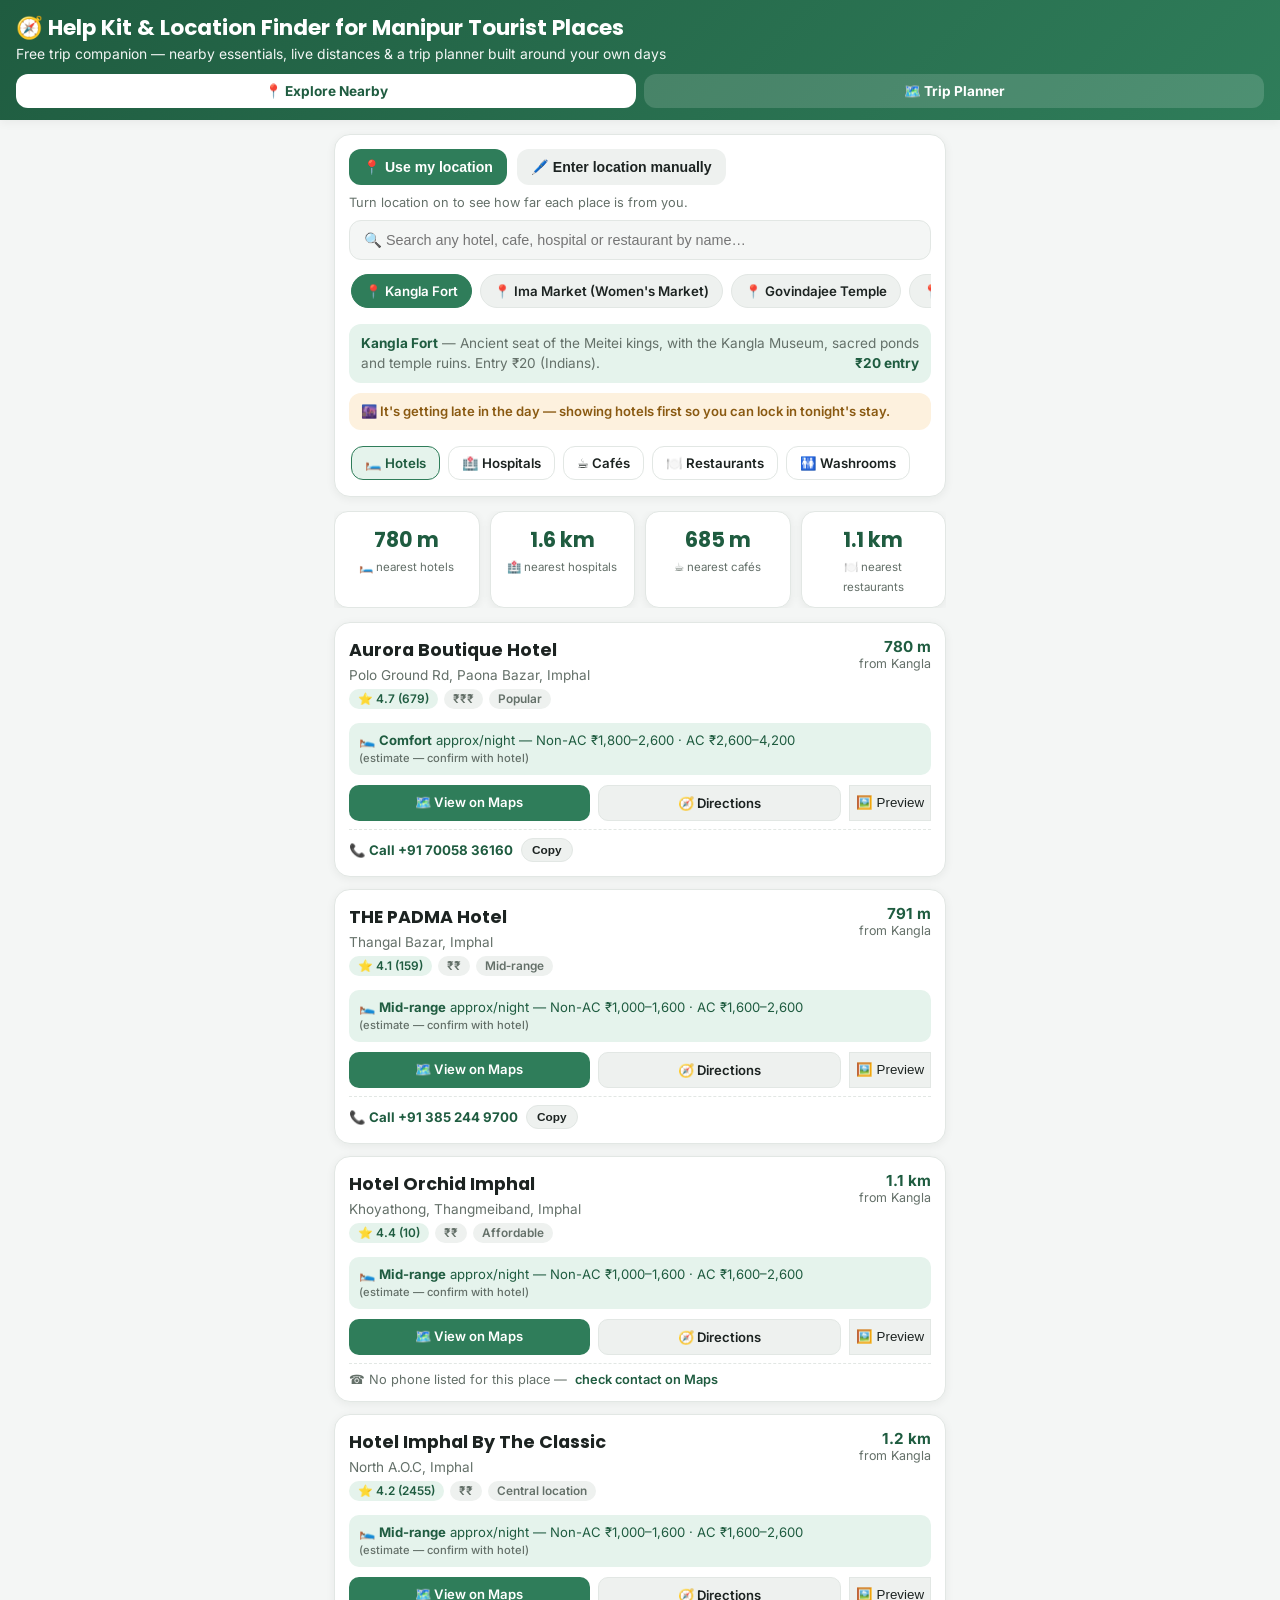
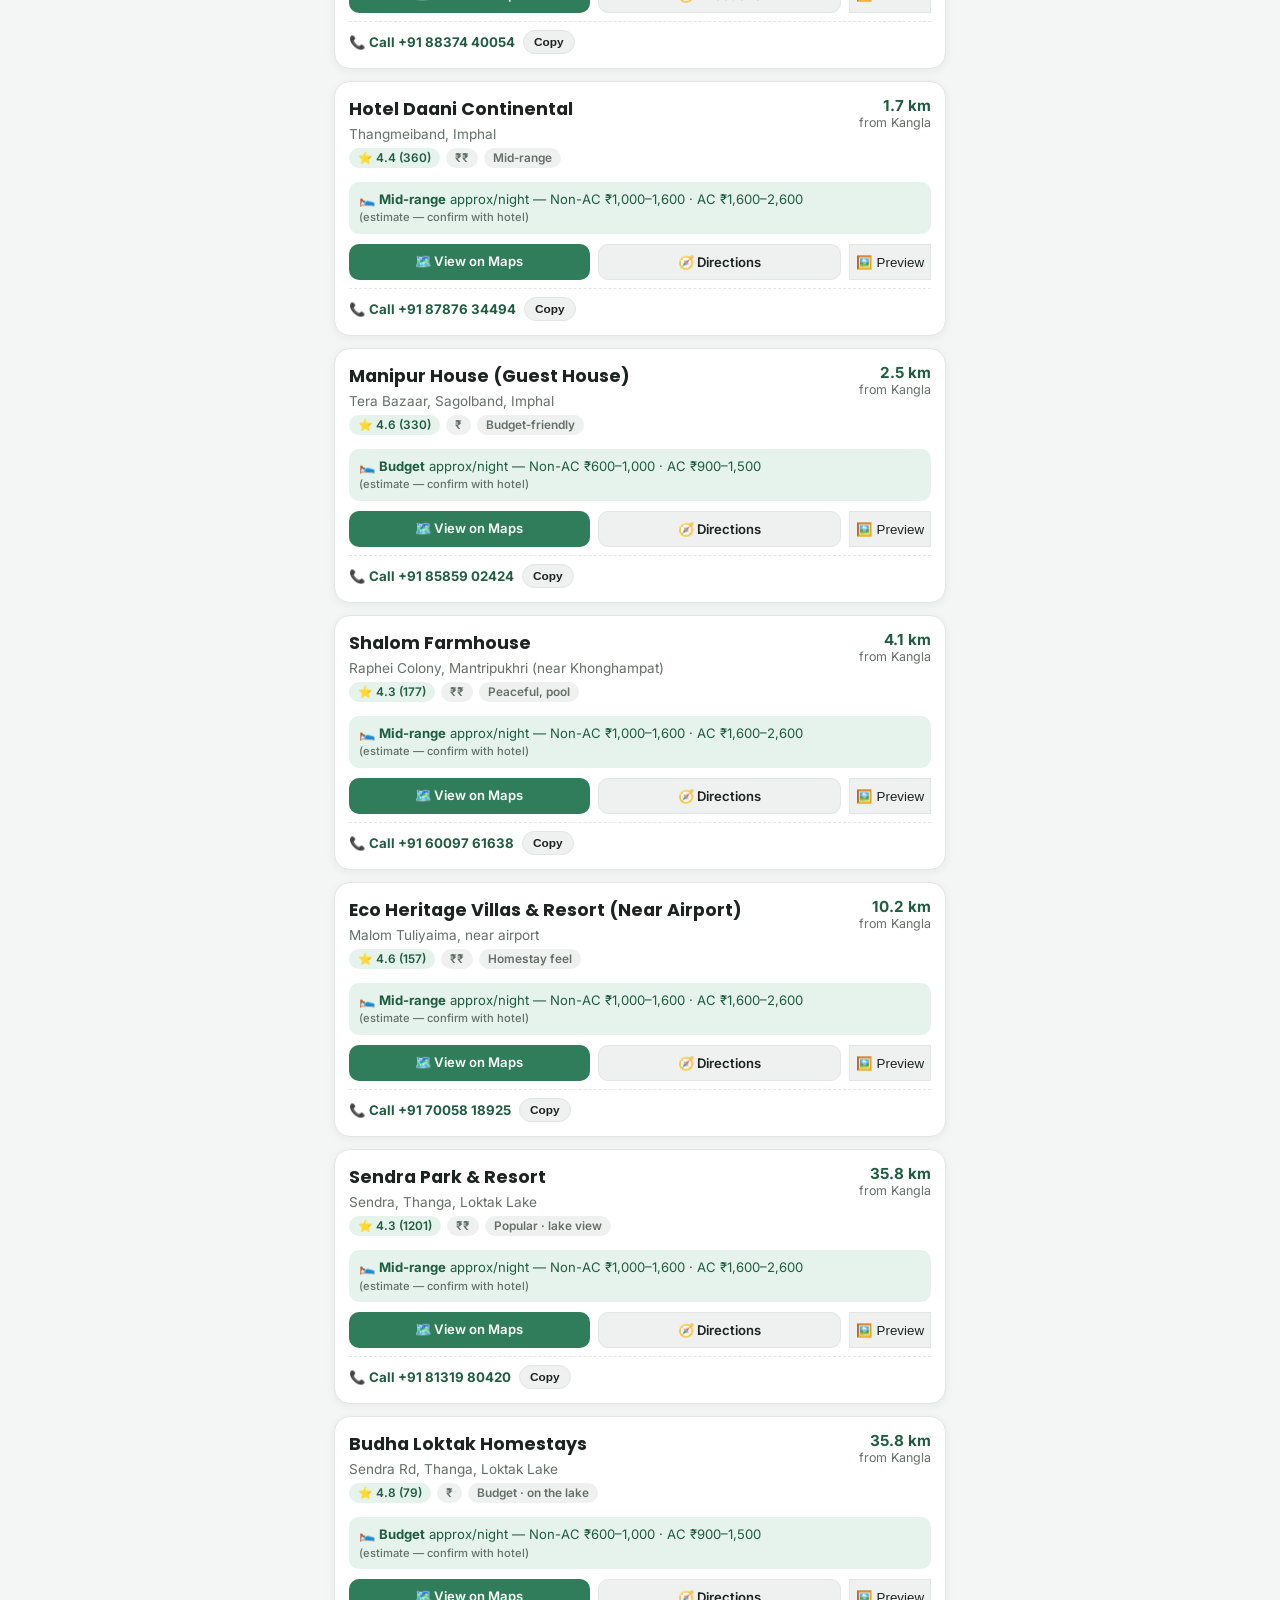
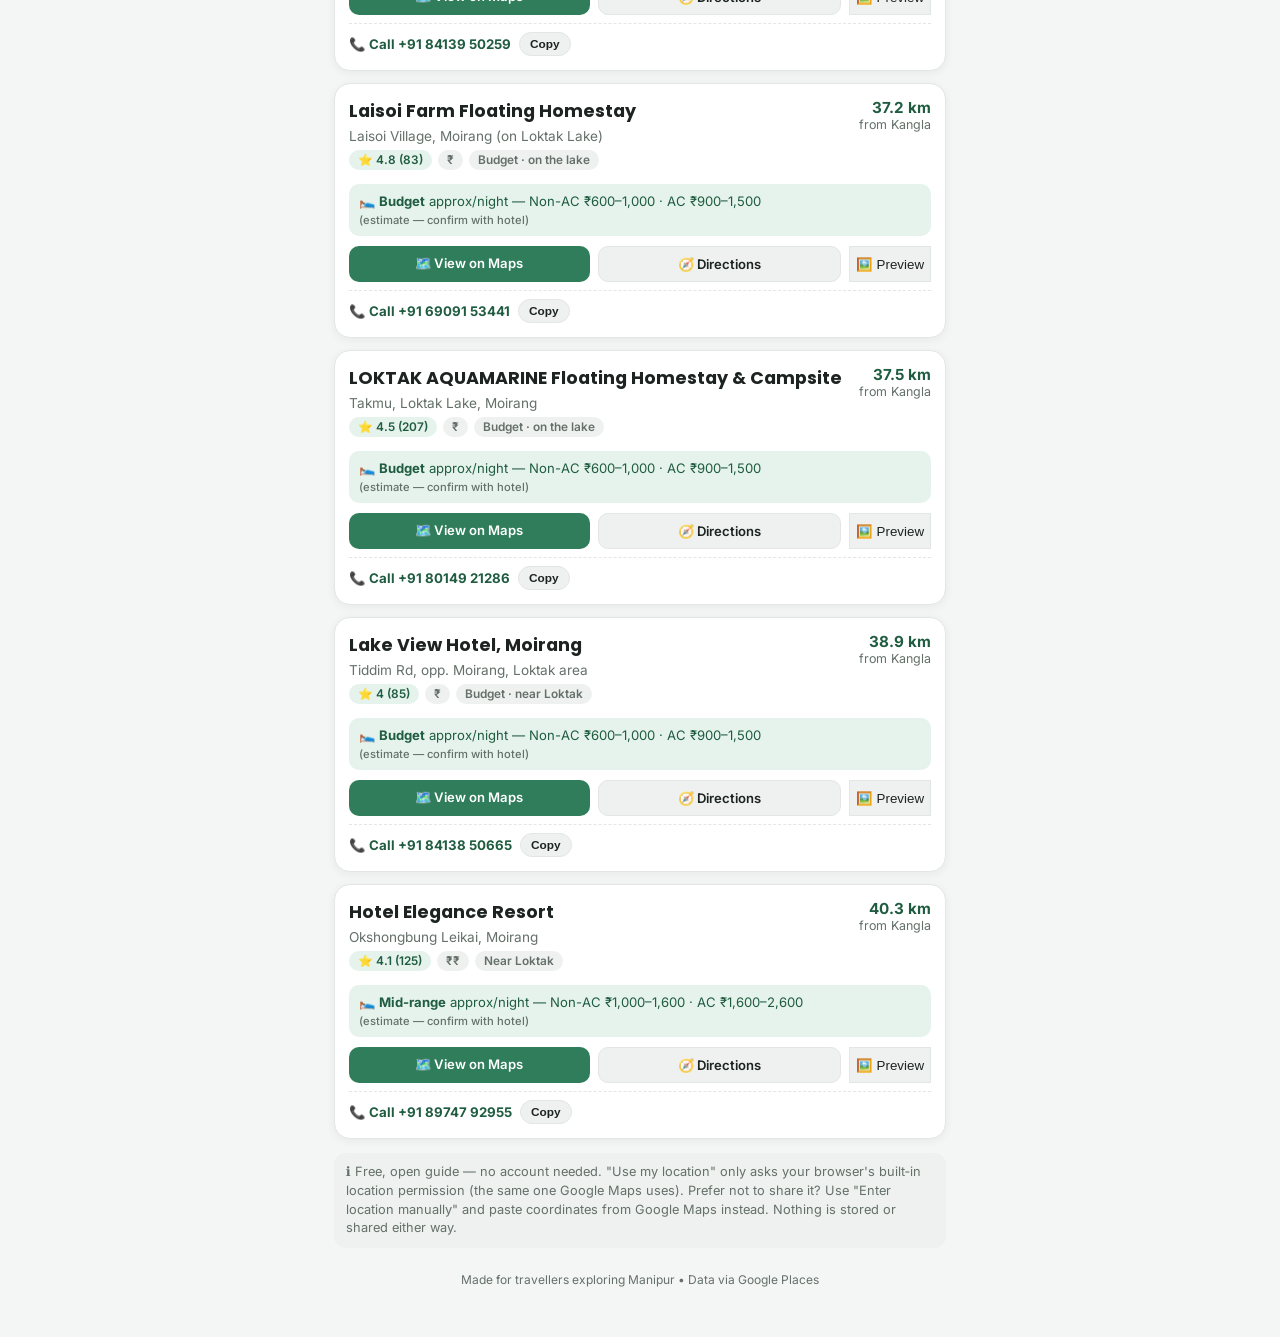
==== index.html @ bb2f1db7 "pushing the code" ====
<!DOCTYPE html>
<html lang="en">
<head>
<meta charset="UTF-8">
<meta name="viewport" content="width=device-width, initial-scale=1, viewport-fit=cover">
<title>Help Kit and Location Finder for Manipur Tourist Places</title>
<link href="https://fonts.googleapis.com/css2?family=Poppins:wght@500;600;700&family=Inter:wght@400;500;600&display=swap" rel="stylesheet">
<link rel="stylesheet" href="css/style.css">
</head>
<body>
<header>
  <h1>🧭 Help Kit &amp; Location Finder for Manipur Tourist Places</h1>
  <p>Free trip companion — nearby essentials, live distances &amp; a trip planner built around your own days</p>
  <div class="tabs">
    <div class="tab active" id="tabExploreBtn">📍 Explore Nearby</div>
    <div class="tab" id="tabPlanBtn">🗺️ Trip Planner</div>
  </div>
</header>

<div class="wrap">

<!-- ===================== EXPLORE TAB ===================== -->
<div id="tabExplore">

  <div class="panel">
    <div class="loc-row">
      <button class="btn btn-primary" id="locBtn">📍 Use my location</button>
      <button class="btn btn-ghost" id="customLocBtn">🖊️ Enter location manually</button>
      <span id="locStatus">Turn location on to see how far each place is from you.</span>
    </div>

    <div class="custom-loc" id="customLocPanel">
      <div class="coord-row">
        <input type="number" step="any" id="latInput" placeholder="Latitude e.g. 24.8075">
        <input type="number" step="any" id="lngInput" placeholder="Longitude e.g. 93.9428">
        <button class="btn btn-primary" id="applyCoordBtn">Set</button>
      </div>
      <div class="coord-help">
        Don't know the coordinates? Open
        <a href="https://www.google.com/maps" target="_blank" rel="noopener">Google Maps</a>,
        press and hold (or right-click) on any spot to drop a pin — the lat, lng numbers pop up at the bottom.
        Copy them here and tap Set. This replaces "Use my location" with any place you choose.
      </div>
    </div>

    <div class="search-row">
      <input type="text" id="searchInput" placeholder="🔍 Search any hotel, cafe, hospital or restaurant by name…">
    </div>

    <div class="spots" id="spotRow"></div>
    <div class="spot-desc" id="spotDesc"></div>
    <div class="evening-note" id="eveningNote">🌆 It's getting late in the day — showing hotels first so you can lock in tonight's stay.</div>
    <div class="cats" id="catRow"></div>
  </div>

  <div class="stats" id="statsRow"></div>

  <div class="list" id="list"></div>

  <div class="note" id="washroomNote" style="display:none">
    🚻 Verified public-washroom listings are rare on the map data source, so results here are limited.
    Tap "Search live on Google Maps" below to find the closest public toilet to your current pin in real time.
    <div style="margin-top:8px"><a class="btn btn-ghost" id="washroomSearchLink" target="_blank" rel="noopener" style="text-decoration:none; display:inline-block;">🔍 Search live on Google Maps</a></div>
  </div>

  <div class="note">
    ℹ️ Free, open guide — no account needed. "Use my location" only asks your browser's built‑in location
    permission (the same one Google Maps uses). Prefer not to share it? Use "Enter location manually" and paste
    coordinates from Google Maps instead. Nothing is stored or shared either way.
  </div>
</div>

<!-- ===================== TRIP PLANNER TAB ===================== -->
<div id="tabPlan" style="display:none;">
  <div class="panel" id="customizePanel">
    <b style="font-family:'Poppins',sans-serif;">🛠️ Build your own Manipur trip</b>
    <p style="font-size:0.85rem; color:var(--muted); margin:6px 0 10px; line-height:1.5;">
      Choose how many days you actually have and which places you want to see — the route below
      reorders itself by distance and rebuilds instantly. Leave it as-is to see a ready-made example plan instead.
    </p>
    <div class="coord-row" style="margin-top:0;">
      <input type="number" id="dayCountInput" min="1" max="10" value="5" style="max-width:90px;">
      <span style="font-size:0.85rem; color:var(--muted); align-self:center;">day(s) trip</span>
    </div>
    <div class="spot-check-grid" id="spotCheckGrid"></div>
    <div class="coord-row">
      <button class="btn btn-primary" id="generatePlanBtn" style="flex:1;">✨ Generate my plan</button>
      <button class="btn btn-ghost" id="resetPlanBtn" style="flex:1;">↺ Reset to example plan</button>
    </div>
  </div>

  <div id="planList"></div>
  <div class="note">
    🌙 Sunset in Manipur is roughly 5:00–5:45 PM most of the year. Plan to be at your last stop of the day
    by 4:30 PM latest, and lock in a room before dusk — many rural roads (Loktak, Andro, Sekta) are unlit at night.
  </div>
</div>

<footer>Made for travellers exploring Manipur • Data via Google Places</footer>
</div>
<script src="js/data.js"></script>
<script src="js/app.js"></script>
</body>
</html>
---- css/style.css ----
:root{
    --bg:#f4f6f5; --card:#ffffff; --text:#1c2321; --muted:#647069;
    --border:#e2e7e4; --accent:#2f7d5a; --accent-dark:#1f5c40;
    --accent-soft:#e5f3ec; --chip:#eef1ef; --warn:#8a5a12; --warn-soft:#fdf1de;
    --shadow: 0 2px 10px rgba(20,30,25,0.06);
    padding-top: env(safe-area-inset-top, 0px);
    padding-bottom: env(safe-area-inset-bottom, 0px);
    box-sizing: border-box;
  }
  @media (prefers-color-scheme: dark){
    :root:not([data-theme="light"]){
      --bg:#121512; --card:#1a1f1b; --text:#eef2ef; --muted:#9aa79f;
      --border:#2a322c; --accent:#4fae82; --accent-dark:#78d3a6;
      --accent-soft:#193026; --chip:#232a25; --warn:#e8b25a; --warn-soft:#2c2210;
      --shadow: 0 2px 12px rgba(0,0,0,0.35);
    }
  }
  :root[data-theme="dark"]{
    --bg:#121512; --card:#1a1f1b; --text:#eef2ef; --muted:#9aa79f;
    --border:#2a322c; --accent:#4fae82; --accent-dark:#78d3a6;
    --accent-soft:#193026; --chip:#232a25; --warn:#e8b25a; --warn-soft:#2c2210;
    --shadow: 0 2px 12px rgba(0,0,0,0.35);
  }
  html{scroll-padding-top: env(safe-area-inset-top, 0px); height:100%;}
  *{box-sizing:border-box;}
  body{
    margin:0; background:var(--bg); color:var(--text);
    font-family:'Inter',system-ui,sans-serif; min-height:100%;
    -webkit-font-smoothing:antialiased;
  }
  header{
    position:sticky; top:0; z-index:20;
    padding: calc(14px + env(safe-area-inset-top,0px)) 16px 12px;
    background:linear-gradient(135deg, var(--accent-dark), var(--accent));
    color:#fff; box-shadow:var(--shadow);
  }
  header h1{
    font-family:'Poppins',sans-serif; margin:0; font-size:1.35rem; display:flex; align-items:center; gap:8px; line-height:1.25;
  }
  header p{margin:5px 0 0; font-size:0.87rem; opacity:0.94;}
  .tabs{display:flex; gap:8px; margin-top:12px;}
  .tab{
    flex:1; text-align:center; padding:9px 6px; border-radius:12px; font-weight:700; font-size:0.85rem;
    cursor:pointer; background:rgba(255,255,255,0.15); color:#fff;
  }
  .tab.active{background:#fff; color:var(--accent-dark);}
  .wrap{max-width:640px; margin:0 auto; padding:0 14px 40px;}
  .panel{
    background:var(--card); border:1px solid var(--border); border-radius:16px;
    padding:14px; margin-top:14px; box-shadow:var(--shadow);
  }
  .loc-row{display:flex; gap:10px; align-items:center; flex-wrap:wrap;}
  .btn{
    border:none; border-radius:12px; padding:10px 14px; font-weight:600; font-size:0.88rem;
    cursor:pointer; display:inline-flex; align-items:center; gap:6px; transition:transform .1s;
  }
  .btn:active{transform:scale(0.97);}
  .btn-primary{background:var(--accent); color:#fff;}
  .btn-ghost{background:var(--chip); color:var(--text);}
  #locStatus{font-size:0.8rem; color:var(--muted); flex-basis:100%;}
  .custom-loc{display:none; margin-top:10px; padding-top:10px; border-top:1px dashed var(--border);}
  .custom-loc.open{display:block;}
  .coord-row{display:flex; gap:8px; margin-top:8px; flex-wrap:wrap;}
  .coord-row input{
    flex:1; min-width:120px; padding:9px 10px; border-radius:10px; border:1px solid var(--border);
    background:var(--bg); color:var(--text); font-size:0.85rem;
  }
  .coord-help{font-size:0.76rem; color:var(--muted); margin-top:6px; line-height:1.4;}
  .coord-help a{color:var(--accent-dark); font-weight:600;}
  .spot-check-grid{
    display:grid; grid-template-columns:1fr 1fr; gap:6px 10px; margin-top:12px;
  }
  .spot-check{
    display:flex; align-items:center; gap:6px; font-size:0.8rem; padding:4px 0;
  }
  .spot-check input{accent-color:var(--accent); width:16px; height:16px;}
  .search-row{margin-top:10px;}
  .search-row input{
    width:100%; padding:11px 14px; border-radius:12px; border:1px solid var(--border);
    background:var(--bg); color:var(--text); font-size:0.9rem;
  }
  .spots{display:flex; gap:8px; overflow-x:auto; padding:4px 2px 6px; margin-top:10px;}
  .spot-chip{
    flex:0 0 auto; padding:8px 13px; border-radius:999px; border:1px solid var(--border);
    background:var(--chip); font-size:0.83rem; font-weight:600; cursor:pointer; white-space:nowrap;
  }
  .spot-chip.active{background:var(--accent); color:#fff; border-color:var(--accent);}
  .spot-desc{
    font-size:0.85rem; color:var(--muted); background:var(--accent-soft); border-radius:12px;
    padding:10px 12px; margin-top:10px; line-height:1.45;
  }
  .spot-desc b{color:var(--accent-dark);}
  .evening-note{
    font-size:0.82rem; color:var(--warn); background:var(--warn-soft); border-radius:12px;
    padding:9px 12px; margin-top:10px; line-height:1.4; display:none; font-weight:600;
  }
  .cats{display:flex; gap:8px; overflow-x:auto; padding:4px 2px 2px; margin-top:12px;}
  .cat-chip{
    flex:0 0 auto; padding:8px 13px; border-radius:12px; border:1px solid var(--border);
    background:var(--card); font-size:0.83rem; font-weight:600; cursor:pointer; white-space:nowrap;
    display:flex; align-items:center; gap:6px;
  }
  .cat-chip.active{background:var(--accent-soft); border-color:var(--accent); color:var(--accent-dark);}
  .stats{display:flex; gap:10px; margin-top:14px; overflow-x:auto;}
  .stat{
    flex:1; min-width:100px; background:var(--card); border:1px solid var(--border); border-radius:14px;
    padding:12px; text-align:center; box-shadow:var(--shadow);
  }
  .stat b{display:block; font-size:1.3rem; font-family:'Poppins',sans-serif; color:var(--accent-dark);}
  .stat span{font-size:0.72rem; color:var(--muted);}
  .list{margin-top:14px; display:flex; flex-direction:column; gap:12px;}
  .card{
    background:var(--card); border:1px solid var(--border); border-radius:16px; padding:14px;
    box-shadow:var(--shadow);
  }
  .card-top{display:flex; justify-content:space-between; gap:10px;}
  .card h3{margin:0 0 4px; font-size:1.1rem; font-family:'Poppins',sans-serif;}
  .card .addr{font-size:0.85rem; color:var(--muted); margin:0 0 6px;}
  .badges{display:flex; flex-wrap:wrap; gap:6px; margin:6px 0;}
  .badge{
    background:var(--chip); color:var(--muted); font-size:0.74rem; font-weight:600;
    padding:3px 9px; border-radius:999px;
  }
  .badge.rating{background:var(--accent-soft); color:var(--accent-dark);}
  .dist{text-align:right; font-size:0.78rem; color:var(--muted); flex:0 0 auto; min-width:78px;}
  .dist b{display:block; font-size:0.95rem; color:var(--accent-dark);}
  .actions{display:flex; gap:8px; margin-top:10px;}
  .actions a{
    flex:1; text-align:center; text-decoration:none; padding:9px 8px; border-radius:10px;
    font-size:0.82rem; font-weight:600;
  }
  .a-map{background:var(--accent); color:#fff;}
  .a-dir{background:var(--chip); color:var(--text); border:1px solid var(--border);}
  .contact-row{
    display:flex; align-items:center; gap:8px; margin-top:8px; padding-top:8px;
    border-top:1px dashed var(--border); font-size:0.83rem; flex-wrap:wrap;
  }
  .contact-row.muted{color:var(--muted); font-size:0.8rem;}
  .contact-row.muted a{color:var(--accent-dark); font-weight:600; text-decoration:none;}
  .a-call{color:var(--accent-dark); font-weight:700; text-decoration:none;}
  .a-copy{
    border:1px solid var(--border); background:var(--chip); color:var(--text); font-size:0.74rem;
    padding:4px 10px; border-radius:999px; cursor:pointer; font-weight:600;
  }
  .price-row{
    font-size:0.82rem; background:var(--accent-soft); color:var(--accent-dark); border-radius:10px;
    padding:8px 10px; margin-top:8px; line-height:1.4;
  }
  .price-caveat{display:block; font-size:0.7rem; color:var(--muted); font-weight:500; margin-top:2px;}
  .preview-box{
    margin-top:10px; background:var(--chip); border-radius:12px; padding:10px; text-align:center;
  }
  .preview-box svg{width:100%; max-width:280px; height:auto; border-radius:10px;}
  .preview-box p{font-size:0.76rem; color:var(--muted); margin:8px 0 0; line-height:1.4;}
  .preview-box a{color:var(--accent-dark); font-weight:600; text-decoration:none;}
  .note{
    font-size:0.8rem; color:var(--muted); background:var(--chip); padding:10px 12px;
    border-radius:12px; margin-top:14px; line-height:1.45;
  }
  footer{text-align:center; font-size:0.75rem; color:var(--muted); margin-top:24px; padding-bottom:10px;}
  .empty{text-align:center; padding:24px 10px; color:var(--muted); font-size:0.88rem;}

  /* Itinerary tab */
  .day-card{
    background:var(--card); border:1px solid var(--border); border-radius:16px; padding:16px;
    margin-top:14px; box-shadow:var(--shadow);
  }
  .day-head{display:flex; align-items:center; gap:10px; margin-bottom:10px;}
  .day-num{
    background:var(--accent); color:#fff; font-family:'Poppins',sans-serif; font-weight:700;
    width:38px; height:38px; border-radius:50%; display:flex; align-items:center; justify-content:center;
    flex:0 0 auto; font-size:1rem;
  }
  .day-head h2{margin:0; font-size:1.05rem; font-family:'Poppins',sans-serif;}
  .day-head span{display:block; font-size:0.76rem; color:var(--muted); margin-top:2px;}
  .stop{display:flex; gap:10px; padding:9px 0; border-top:1px dashed var(--border);}
  .stop:first-child{border-top:none;}
  .stop-time{
    flex:0 0 64px; font-size:0.75rem; font-weight:700; color:var(--accent-dark); padding-top:2px;
  }
  .stop-body h4{margin:0 0 3px; font-size:0.92rem;}
  .stop-body p{margin:0; font-size:0.8rem; color:var(--muted); line-height:1.4;}
  .stop-body a{font-size:0.76rem; color:var(--accent-dark); font-weight:600; text-decoration:none;}
  .night-box{
    margin-top:12px; background:var(--warn-soft); border-radius:12px; padding:12px;
  }
  .night-box .nb-head{font-size:0.83rem; font-weight:700; color:var(--warn); margin-bottom:8px; display:flex; gap:6px; align-items:center;}
  .night-item{display:flex; justify-content:space-between; gap:8px; padding:6px 0; font-size:0.83rem;}
  .night-item a{color:var(--accent-dark); font-weight:600; text-decoration:none; font-size:0.78rem;}
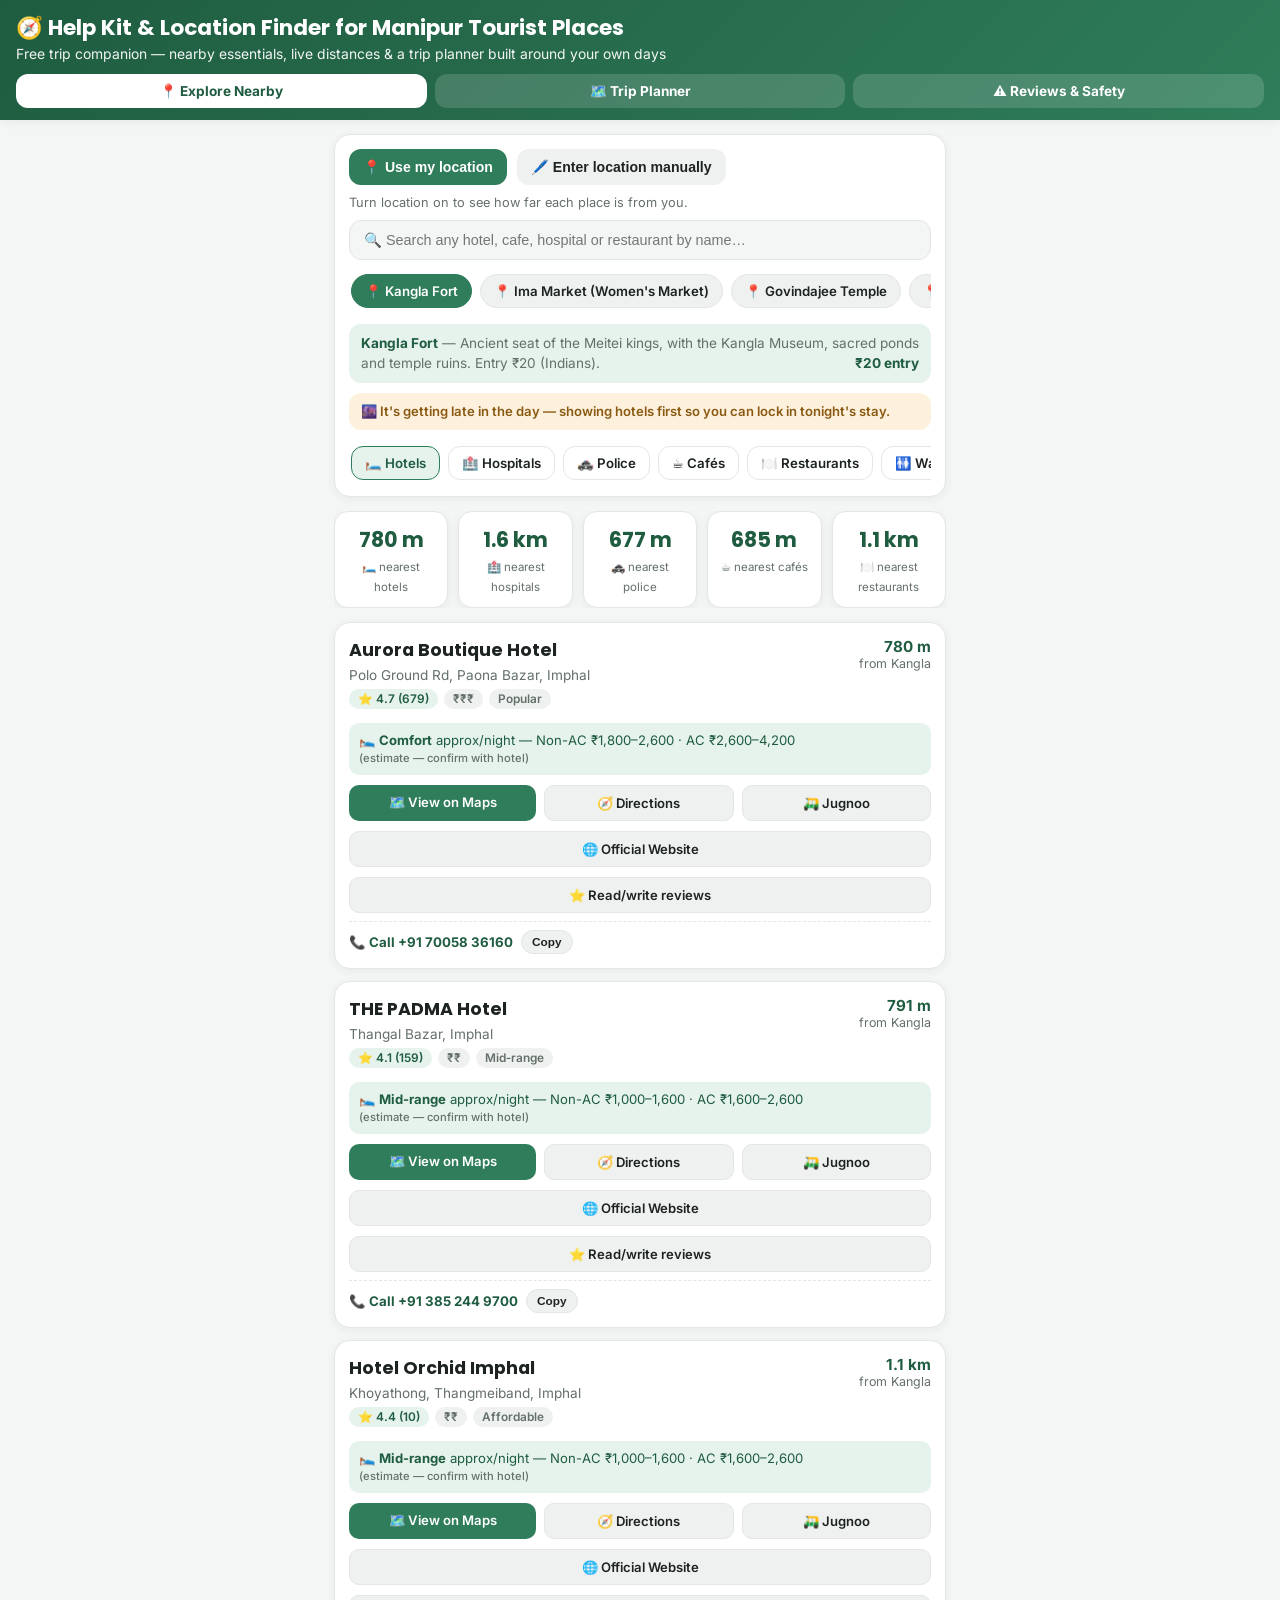
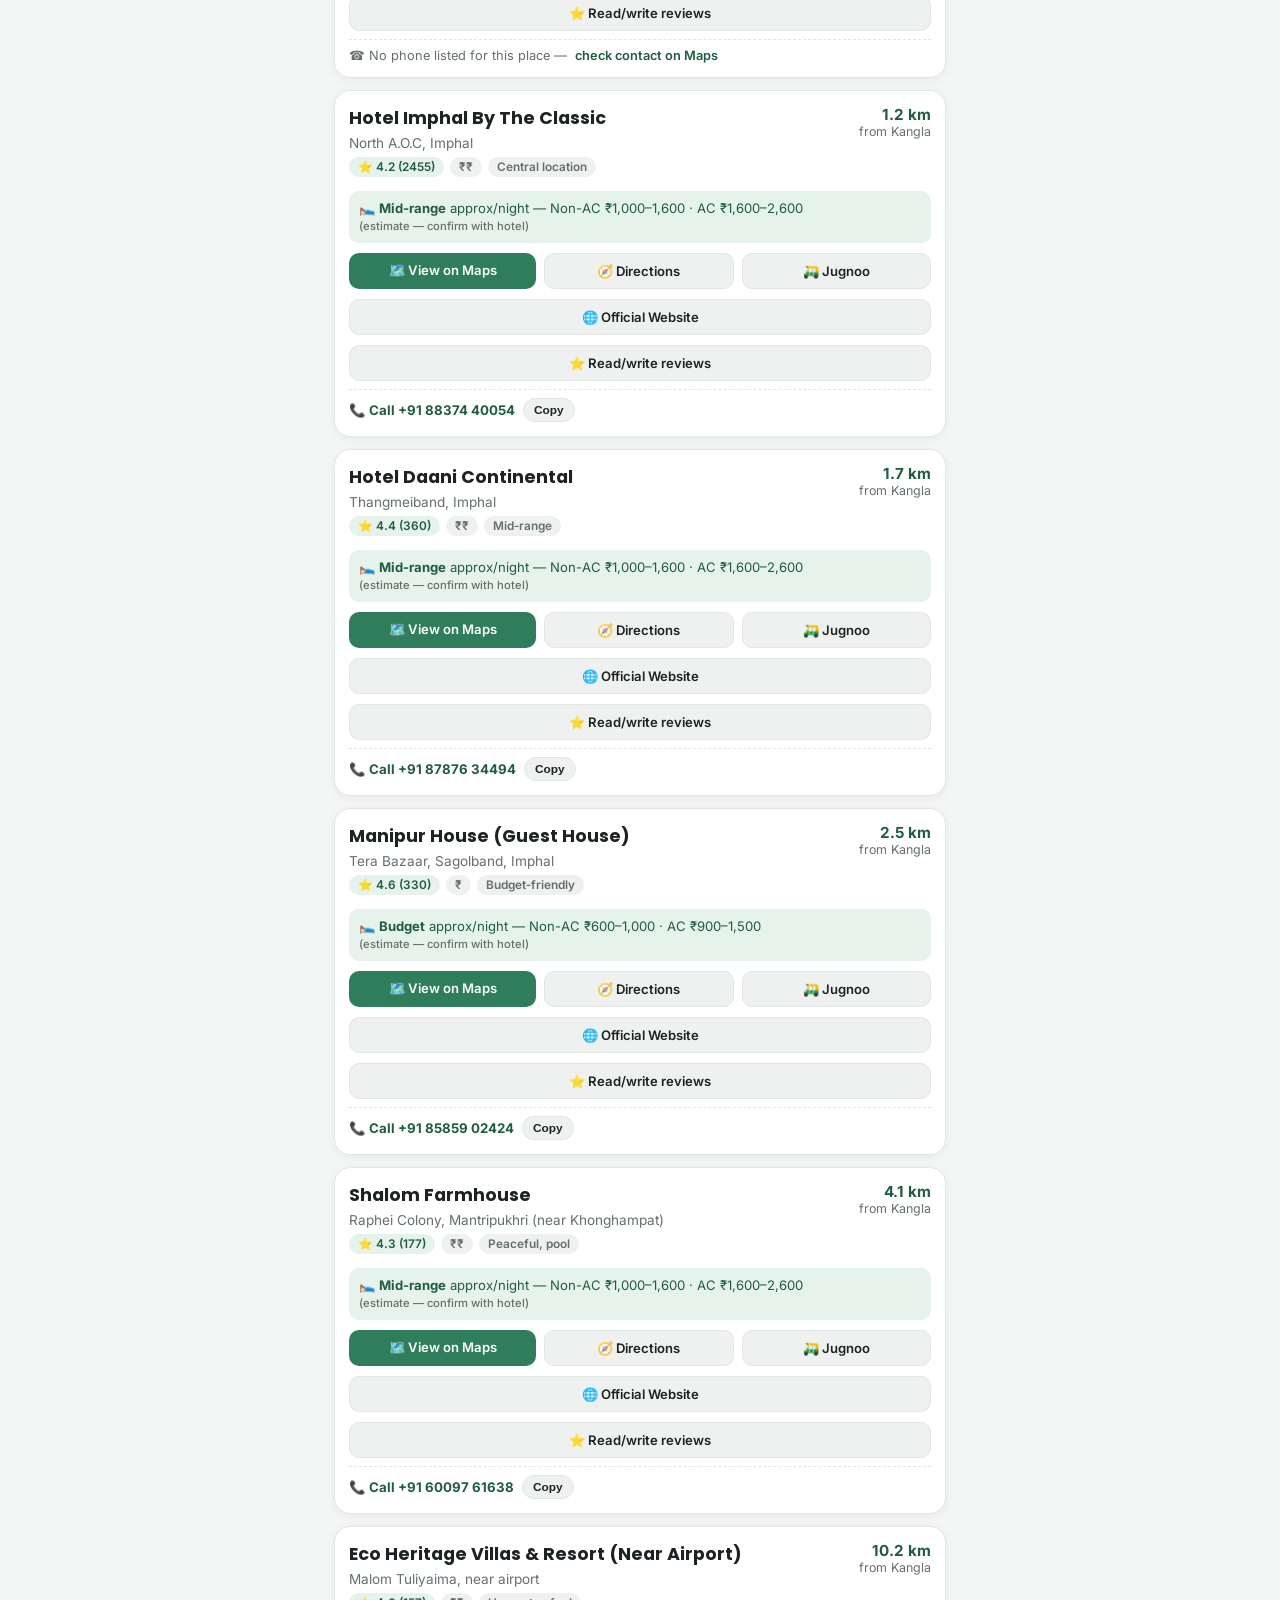
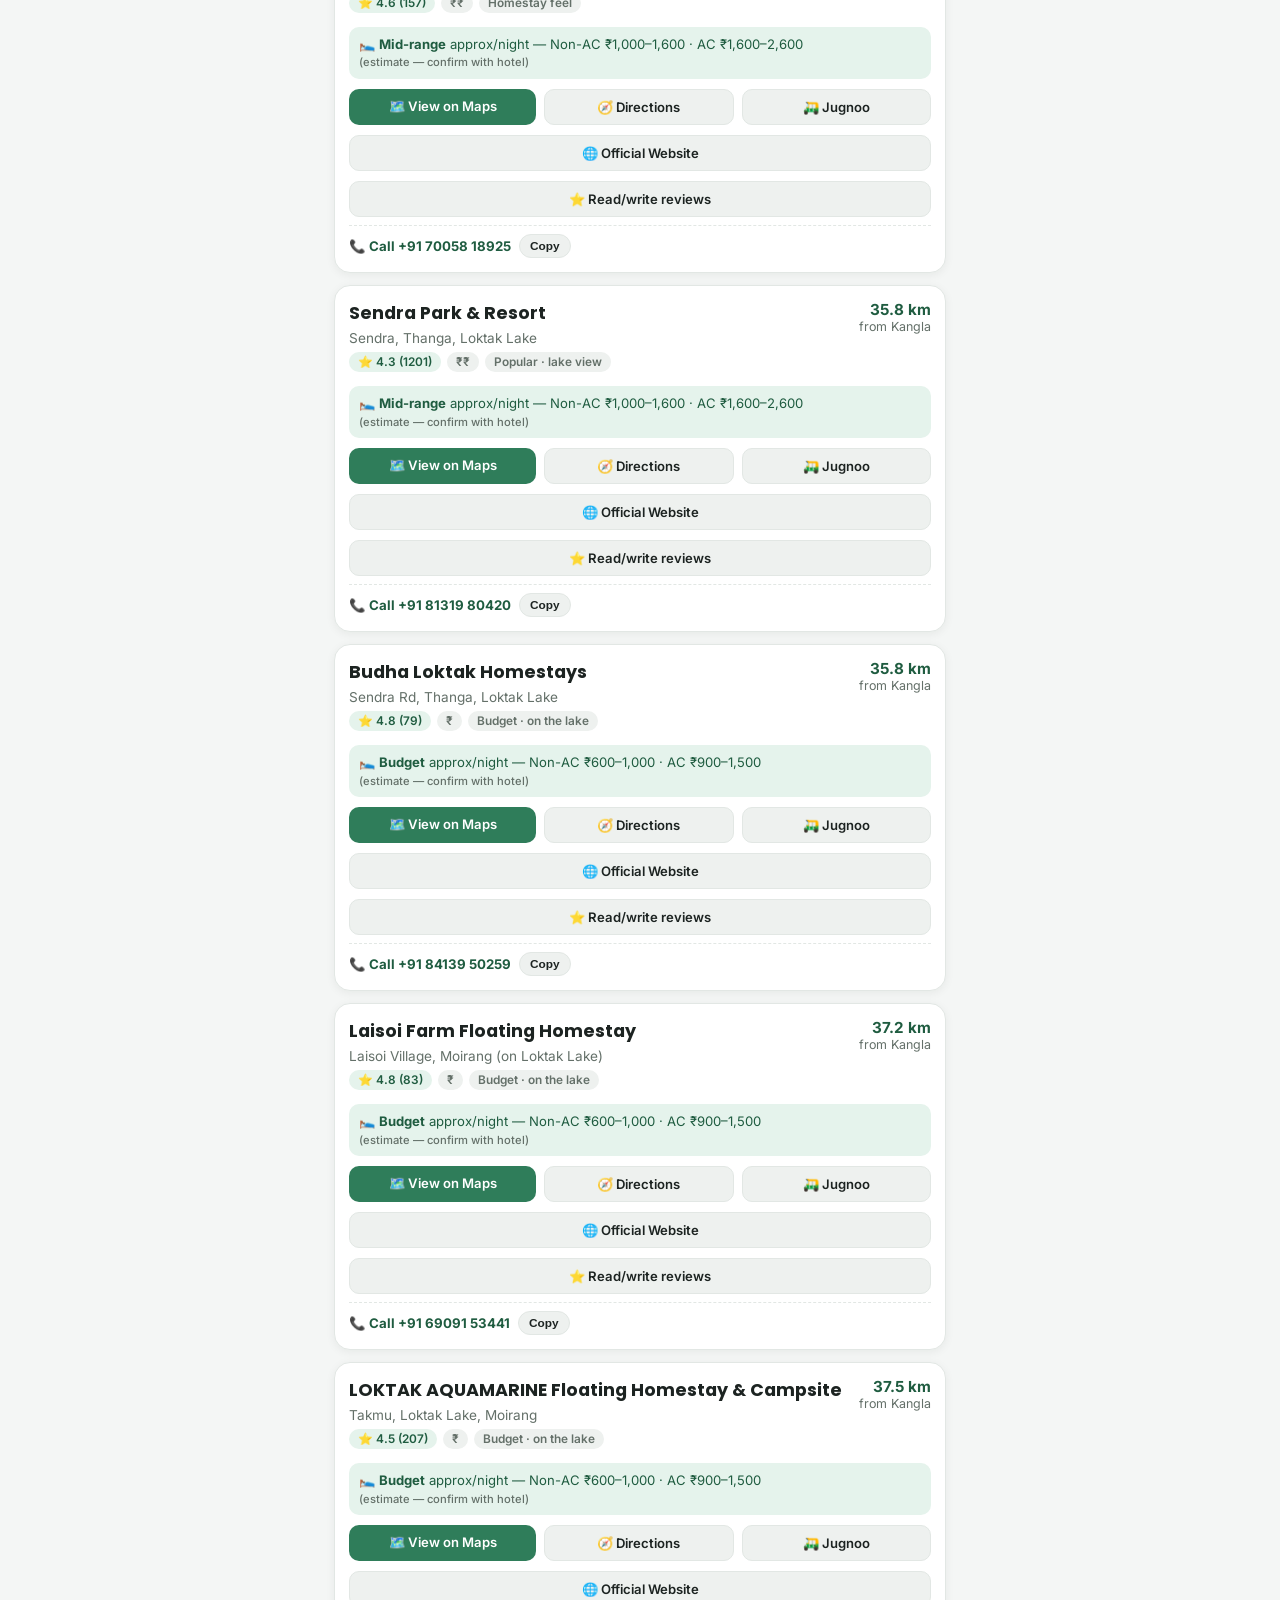
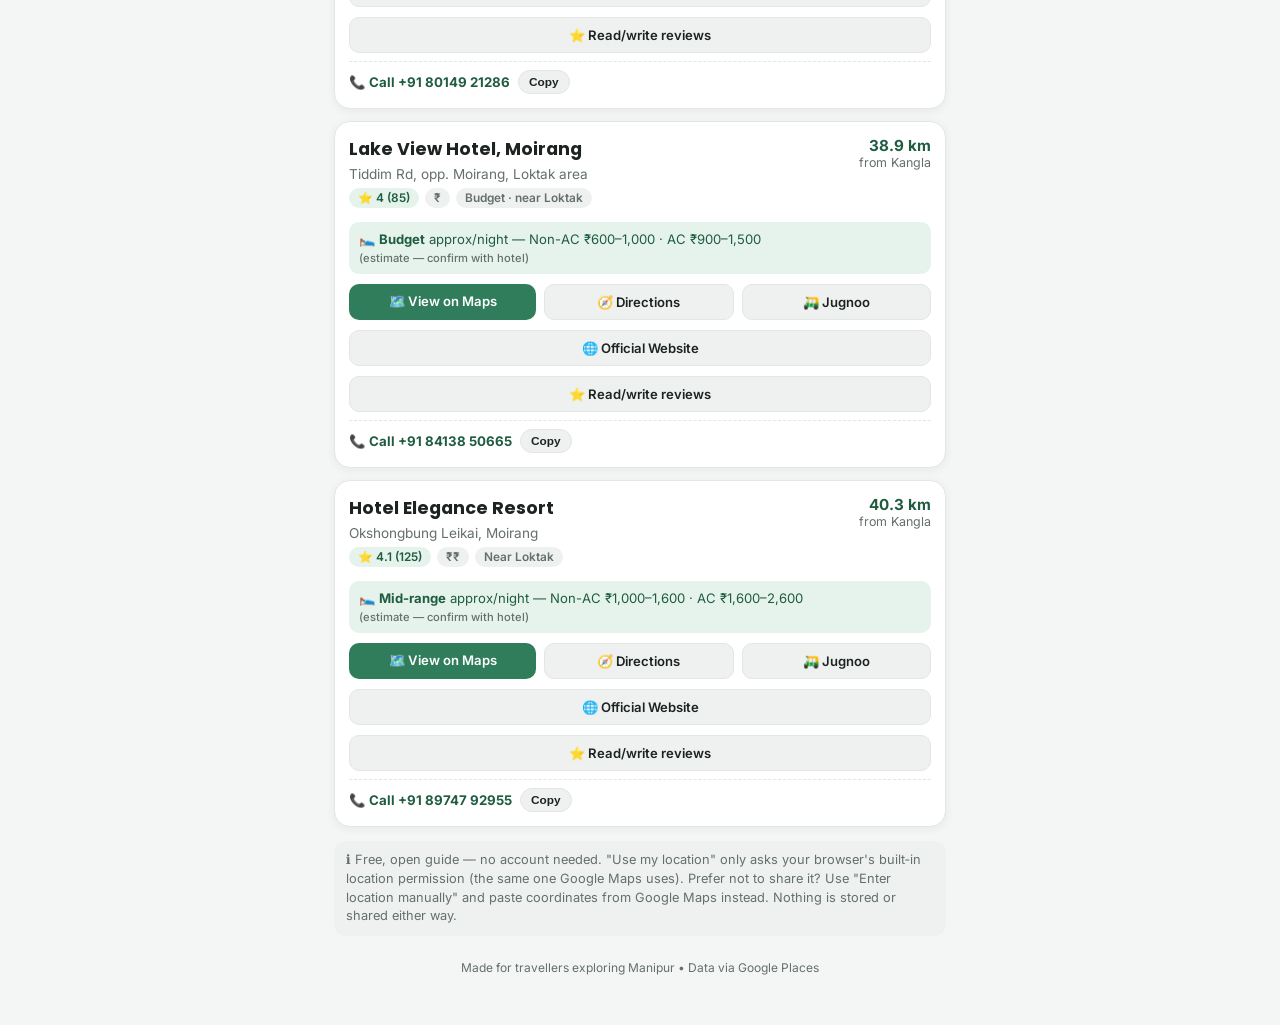
==== commit d1d6664f: "Updated website" ====
--- a/index.html
+++ b/index.html
@@ -14,6 +14,7 @@
   <div class="tabs">
     <div class="tab active" id="tabExploreBtn">📍 Explore Nearby</div>
     <div class="tab" id="tabPlanBtn">🗺️ Trip Planner</div>
+    <div class="tab" id="tabReviewsBtn">⚠️ Reviews &amp; Safety</div>
   </div>
 </header>
 
@@ -96,6 +97,84 @@
   </div>
 </div>
 
+<!-- ===================== REVIEWS & SAFETY TAB ===================== -->
+<div id="tabReviews" style="display:none;">
+
+  <div class="panel">
+    <b style="font-family:'Poppins',sans-serif;">⚠️ Reviews &amp; Safety Reports</b>
+    <p style="font-size:0.85rem; color:var(--muted); margin:6px 0 10px; line-height:1.5;">
+      Read or leave a review for any tourist spot, hotel, cafe, restaurant, hospital or police station —
+      including flagging a safety concern (crisis, conflict, an accidental fight, or anything that felt unsafe)
+      so other travellers see it before they go.
+    </p>
+    <select id="reviewLocationSelect"></select>
+  </div>
+
+  <div class="panel" id="reviewSummaryPanel" style="display:none;"></div>
+
+  <!-- ---- Compulsory sign-in gate: must pass before posting a review or feedback ---- -->
+  <div class="panel" id="signInGatePanel">
+    <b style="font-size:0.9rem;">🔐 Sign in to Help Kit Manipur</b>
+    <p style="font-size:0.78rem; color:var(--muted); margin:6px 0 10px; line-height:1.4;">
+      Reading reviews below is always open to everyone. To post a rating or review — just like on the Play
+      Store — sign in first, so your name shows next to your comment instead of it being anonymous.
+    </p>
+    <div class="signin-options">
+      <button class="btn btn-primary" id="signInGoogleBtn" style="width:100%; margin-bottom:8px;">🔵 Continue with Google</button>
+      <button class="btn btn-ghost" id="signInMobileBtn" style="width:100%;">📱 Continue with Mobile Number</button>
+    </div>
+
+    <div id="googleSignInForm" style="display:none; margin-top:10px;">
+      <input type="text" id="googleNameInput" placeholder="Your name" style="width:100%; padding:9px 10px; border-radius:10px; border:1px solid var(--border); background:var(--bg); color:var(--text); font-size:0.85rem; margin-bottom:8px;">
+      <input type="email" id="googleEmailInput" placeholder="Google email" style="width:100%; padding:9px 10px; border-radius:10px; border:1px solid var(--border); background:var(--bg); color:var(--text); font-size:0.85rem; margin-bottom:8px;">
+      <button class="btn btn-primary" id="googleContinueBtn" style="width:100%;">Continue</button>
+      <div id="googleGateMsg" style="font-size:0.78rem; color:var(--muted); margin-top:6px;"></div>
+    </div>
+
+    <div id="mobileSignInForm" style="display:none; margin-top:10px;">
+      <input type="text" id="gateNameInput" placeholder="Your name" style="width:100%; padding:9px 10px; border-radius:10px; border:1px solid var(--border); background:var(--bg); color:var(--text); font-size:0.85rem; margin-bottom:8px;">
+      <input type="tel" id="gateMobileInput" placeholder="Mobile number (10 digits)" style="width:100%; padding:9px 10px; border-radius:10px; border:1px solid var(--border); background:var(--bg); color:var(--text); font-size:0.85rem; margin-bottom:8px;">
+      <button class="btn btn-primary" id="mobileContinueBtn" style="width:100%;">Continue</button>
+      <div id="mobileGateMsg" style="font-size:0.78rem; color:var(--muted); margin-top:6px;"></div>
+    </div>
+
+    <p style="font-size:0.72rem; color:var(--muted); margin-top:10px;">
+      For your privacy, we don't verify your email or number — it's only used to put your name on your review.
+      It's never stored or shown to anyone.
+    </p>
+  </div>
+
+  <div class="panel" id="signedInBadge" style="display:none;">
+    ✅ Posting as <b id="signedInName"></b> · <button class="a-copy" id="gateSignOutBtn">Switch / sign out</button>
+  </div>
+
+  <div class="panel" id="reviewFormPanel" style="display:none;">
+    <b style="font-size:0.9rem;">✍️ Add your review</b>
+    <div class="star-picker" id="starPicker">
+      <span data-v="1">★</span><span data-v="2">★</span><span data-v="3">★</span><span data-v="4">★</span><span data-v="5">★</span>
+    </div>
+    <textarea id="reviewText" rows="3" placeholder="Share your experience — crowd levels, cleanliness, how safe it felt, anything useful for other travellers…"></textarea>
+    <label class="safety-check">
+      <input type="checkbox" id="safetyCheck"> ⚠️ This report describes a safety concern (crisis, conflict, accidental fight, or similar incident)
+    </label>
+    <button class="btn btn-primary" id="submitReviewBtn" style="margin-top:10px; width:100%;">Post review</button>
+    <div id="reviewMsg" style="font-size:0.78rem; color:var(--muted); margin-top:6px;"></div>
+  </div>
+
+  <div class="list" id="reviewsList"></div>
+
+  <div class="panel" id="feedbackFormPanel" style="display:none;">
+    <b style="font-size:0.9rem;">💬 General feedback about this website</b>
+    <textarea id="siteFeedbackText" rows="3" placeholder="Bugs, ideas, missing places, anything — let us know…" style="margin-top:8px;"></textarea>
+    <button class="btn btn-ghost" id="submitSiteFeedbackBtn" style="margin-top:8px; width:100%;">Send feedback</button>
+    <div id="siteFeedbackMsg" style="font-size:0.78rem; color:var(--muted); margin-top:6px;"></div>
+  </div>
+
+  <div class="note" id="reviewsStorageNote">
+    🔄 Checking whether shared reviews are available…
+  </div>
+</div>
+
 <footer>Made for travellers exploring Manipur • Data via Google Places</footer>
 </div>
 <script src="js/data.js"></script>
--- a/css/style.css
+++ b/css/style.css
@@ -125,9 +125,9 @@
   .dist{text-align:right; font-size:0.78rem; color:var(--muted); flex:0 0 auto; min-width:78px;}
   .dist b{display:block; font-size:0.95rem; color:var(--accent-dark);}
   .actions{display:flex; gap:8px; margin-top:10px;}
-  .actions a{
-    flex:1; text-align:center; text-decoration:none; padding:9px 8px; border-radius:10px;
-    font-size:0.82rem; font-weight:600;
+  .actions a, .actions button{
+    font-family:inherit; flex:1; text-align:center; text-decoration:none; padding:9px 8px;
+    border-radius:10px; font-size:0.82rem; font-weight:600; cursor:pointer;
   }
   .a-map{background:var(--accent); color:#fff;}
   .a-dir{background:var(--chip); color:var(--text); border:1px solid var(--border);}
@@ -181,9 +181,47 @@
   .stop-body h4{margin:0 0 3px; font-size:0.92rem;}
   .stop-body p{margin:0; font-size:0.8rem; color:var(--muted); line-height:1.4;}
   .stop-body a{font-size:0.76rem; color:var(--accent-dark); font-weight:600; text-decoration:none;}
+  .travel-segment{
+    font-size:0.76rem; color:var(--muted); background:var(--accent-soft); border-radius:8px;
+    padding:6px 10px; margin:6px 0; display:flex; align-items:center; flex-wrap:wrap; gap:4px;
+  }
   .night-box{
     margin-top:12px; background:var(--warn-soft); border-radius:12px; padding:12px;
   }
   .night-box .nb-head{font-size:0.83rem; font-weight:700; color:var(--warn); margin-bottom:8px; display:flex; gap:6px; align-items:center;}
   .night-item{display:flex; justify-content:space-between; gap:8px; padding:6px 0; font-size:0.83rem;}
   .night-item a{color:var(--accent-dark); font-weight:600; text-decoration:none; font-size:0.78rem;}
+
+  /* Reviews & Safety tab */
+  select, textarea{
+    width:100%; padding:10px 12px; border-radius:12px; border:1px solid var(--border);
+    background:var(--bg); color:var(--text); font-size:0.88rem; font-family:inherit; margin-top:8px;
+  }
+  .star-picker{font-size:1.6rem; letter-spacing:4px; margin-top:10px; cursor:pointer; user-select:none;}
+  .star-picker span{color:var(--border);}
+  .star-picker span.on{color:#f5a623;}
+  .safety-check{
+    display:flex; align-items:flex-start; gap:8px; font-size:0.82rem; color:var(--warn);
+    background:var(--warn-soft); padding:9px 10px; border-radius:10px; margin-top:10px; font-weight:600; line-height:1.4;
+  }
+  .safety-check input{margin-top:3px; accent-color:var(--warn);}
+  .safety-banner{
+    background:#fde2e2; color:#8a1f1f; font-size:0.82rem; font-weight:700; border-radius:10px;
+    padding:8px 10px; margin-top:10px; cursor:pointer; display:flex; align-items:center; gap:6px;
+  }
+  @media (prefers-color-scheme: dark){
+    :root:not([data-theme="light"]) .safety-banner{ background:#3a1515; color:#ff9b9b; }
+  }
+  :root[data-theme="dark"] .safety-banner{ background:#3a1515; color:#ff9b9b; }
+  .review-card{
+    background:var(--card); border:1px solid var(--border); border-radius:14px; padding:12px;
+    box-shadow:var(--shadow);
+  }
+  .review-card.safety{border-color:#e07a7a;}
+  .review-stars{color:#f5a623; font-size:0.95rem; letter-spacing:2px;}
+  .review-card .rc-meta{display:flex; justify-content:space-between; align-items:center; margin-bottom:4px;}
+  .review-card .rc-date{font-size:0.7rem; color:var(--muted);}
+  .review-card p{margin:4px 0 0; font-size:0.85rem; line-height:1.4;}
+  .review-card .rc-flag{display:inline-block; margin-top:6px; font-size:0.72rem; font-weight:700; color:#c0392b;}
+  .summary-row{display:flex; align-items:center; gap:10px;}
+  .summary-row b{font-size:1.5rem; font-family:'Poppins',sans-serif; color:var(--accent-dark);}
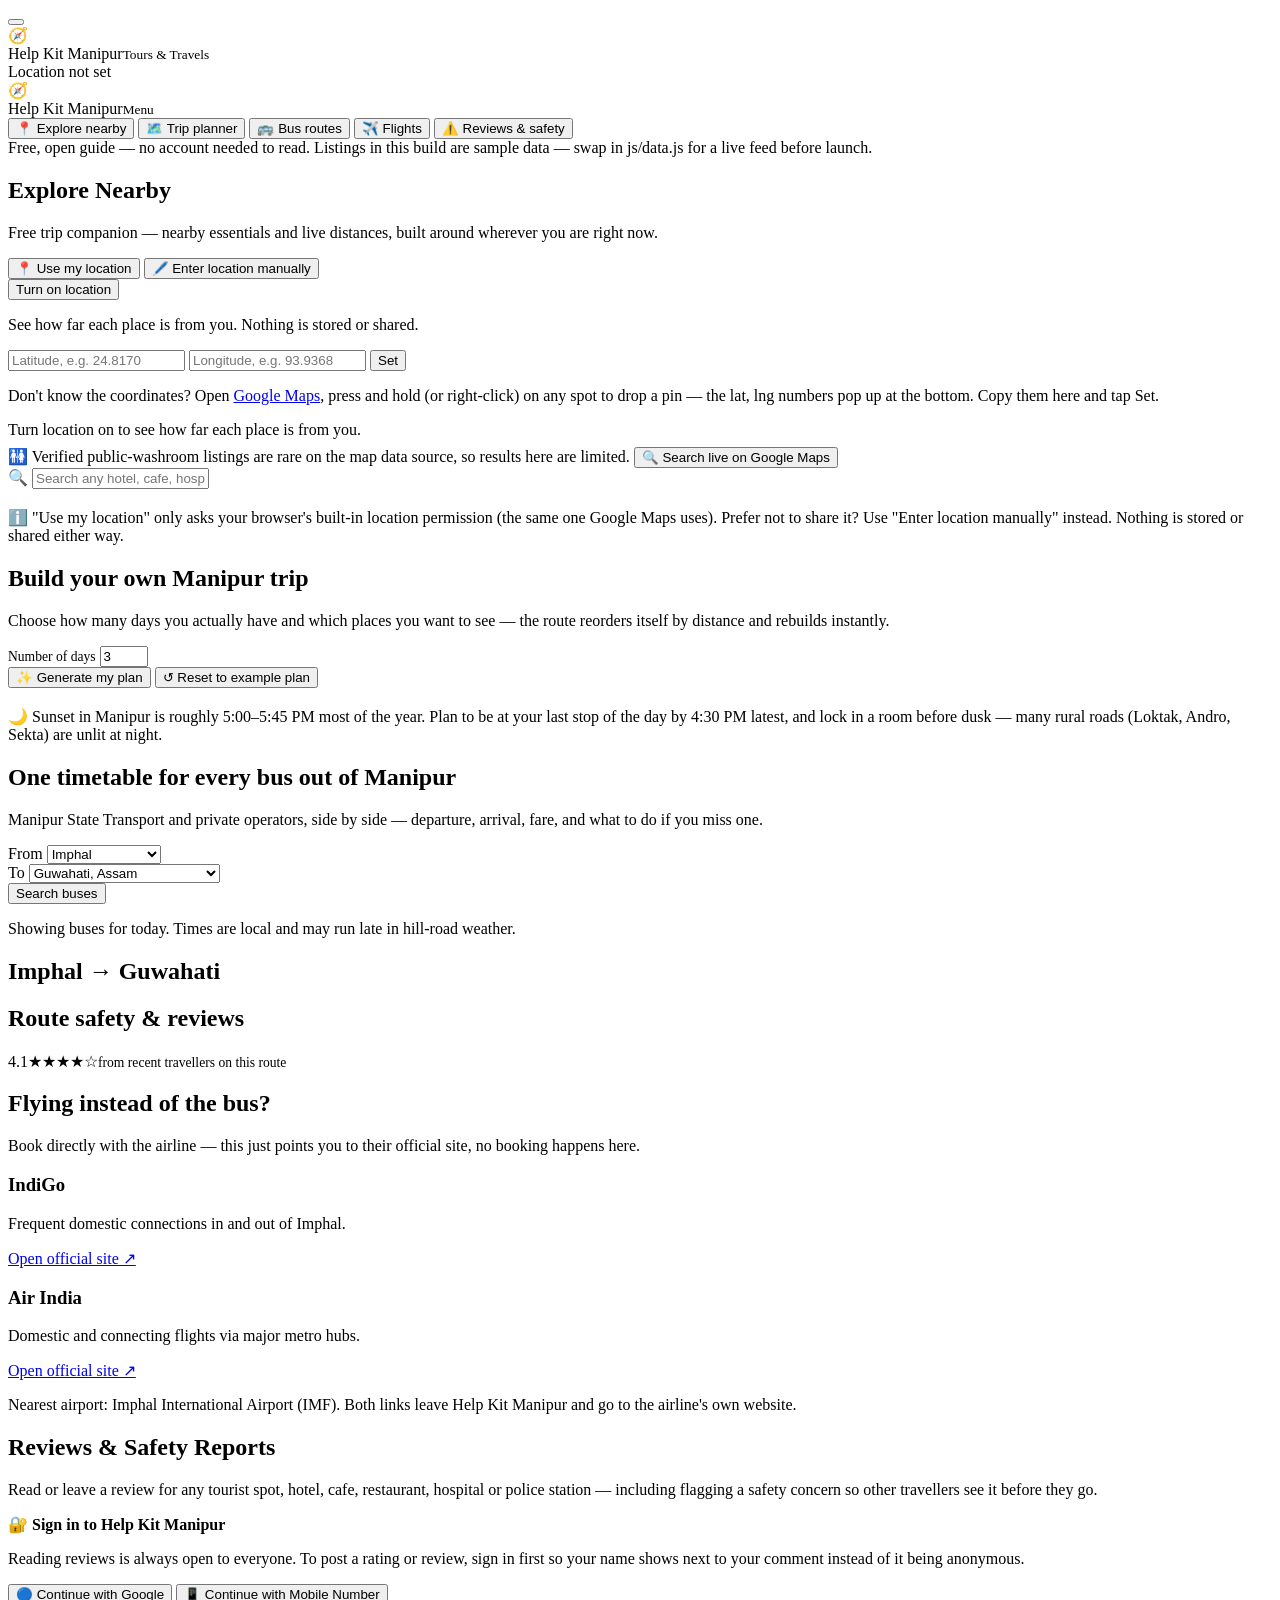
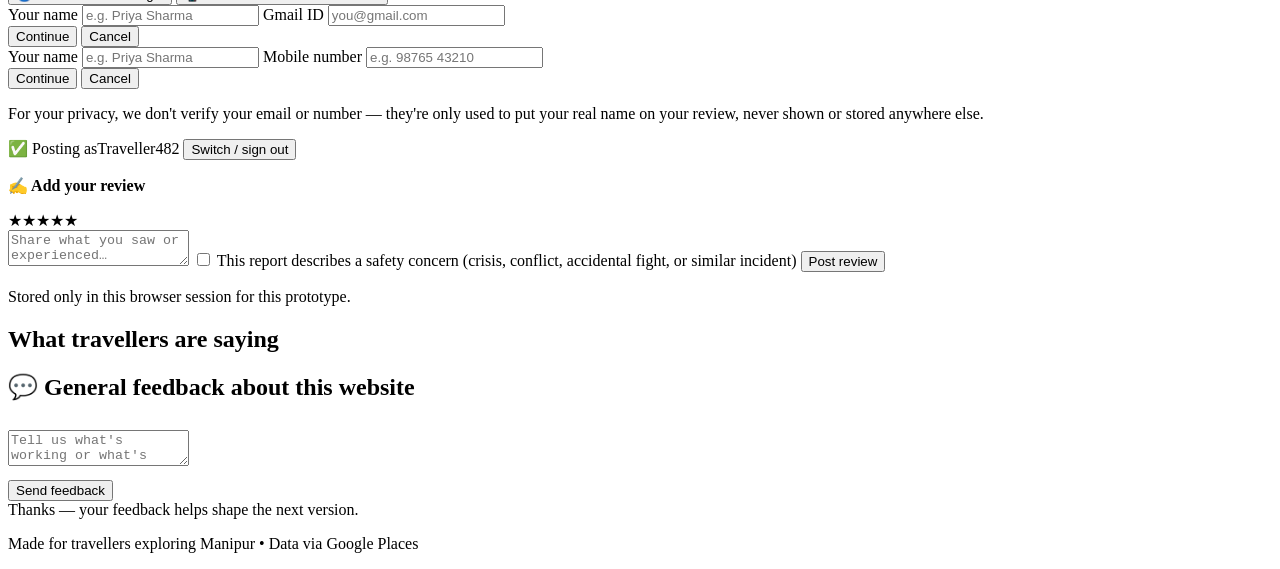
==== commit b8576042: "updated" ====
--- a/index.html
+++ b/index.html
@@ -2,181 +2,247 @@
 <html lang="en">
 <head>
 <meta charset="UTF-8">
-<meta name="viewport" content="width=device-width, initial-scale=1, viewport-fit=cover">
-<title>Help Kit and Location Finder for Manipur Tourist Places</title>
-<link href="https://fonts.googleapis.com/css2?family=Poppins:wght@500;600;700&family=Inter:wght@400;500;600&display=swap" rel="stylesheet">
+<meta name="viewport" content="width=device-width, initial-scale=1">
+<title>Help Kit Manipur — Tours &amp; Travels</title>
+<meta name="description" content="Free trip companion for Manipur — nearby hotels, restaurants, hospitals and police stations with live distances, a day-by-day trip planner, bus timetables, flights, and traveller safety reviews.">
+<link rel="icon" href="data:,">
 <link rel="stylesheet" href="css/style.css">
 </head>
 <body>
-<header>
-  <h1>🧭 Help Kit &amp; Location Finder for Manipur Tourist Places</h1>
-  <p>Free trip companion — nearby essentials, live distances &amp; a trip planner built around your own days</p>
-  <div class="tabs">
-    <div class="tab active" id="tabExploreBtn">📍 Explore Nearby</div>
-    <div class="tab" id="tabPlanBtn">🗺️ Trip Planner</div>
-    <div class="tab" id="tabReviewsBtn">⚠️ Reviews &amp; Safety</div>
+
+<div class="topbar">
+  <button class="hamburger" id="hamburgerBtn" aria-label="Open menu"><span></span></button>
+  <div class="brand"><span class="ic">🧭</span><div>Help Kit Manipur<small>Tours &amp; Travels</small></div></div>
+  <div class="where" id="whereLabel">Location not set</div>
+</div>
+
+<div class="scrim" id="scrim"></div>
+<aside class="drawer" id="drawer">
+  <div class="drawer-head">
+    <div class="brand"><span class="ic">🧭</span><div>Help Kit Manipur<small>Menu</small></div></div>
   </div>
-</header>
-
-<div class="wrap">
-
-<!-- ===================== EXPLORE TAB ===================== -->
-<div id="tabExplore">
-
-  <div class="panel">
-    <div class="loc-row">
-      <button class="btn btn-primary" id="locBtn">📍 Use my location</button>
-      <button class="btn btn-ghost" id="customLocBtn">🖊️ Enter location manually</button>
-      <span id="locStatus">Turn location on to see how far each place is from you.</span>
-    </div>
-
-    <div class="custom-loc" id="customLocPanel">
-      <div class="coord-row">
-        <input type="number" step="any" id="latInput" placeholder="Latitude e.g. 24.8075">
-        <input type="number" step="any" id="lngInput" placeholder="Longitude e.g. 93.9428">
-        <button class="btn btn-primary" id="applyCoordBtn">Set</button>
-      </div>
-      <div class="coord-help">
-        Don't know the coordinates? Open
-        <a href="https://www.google.com/maps" target="_blank" rel="noopener">Google Maps</a>,
-        press and hold (or right-click) on any spot to drop a pin — the lat, lng numbers pop up at the bottom.
-        Copy them here and tap Set. This replaces "Use my location" with any place you choose.
-      </div>
-    </div>
-
-    <div class="search-row">
-      <input type="text" id="searchInput" placeholder="🔍 Search any hotel, cafe, hospital or restaurant by name…">
-    </div>
-
-    <div class="spots" id="spotRow"></div>
-    <div class="spot-desc" id="spotDesc"></div>
-    <div class="evening-note" id="eveningNote">🌆 It's getting late in the day — showing hotels first so you can lock in tonight's stay.</div>
-    <div class="cats" id="catRow"></div>
-  </div>
-
-  <div class="stats" id="statsRow"></div>
-
-  <div class="list" id="list"></div>
-
-  <div class="note" id="washroomNote" style="display:none">
-    🚻 Verified public-washroom listings are rare on the map data source, so results here are limited.
-    Tap "Search live on Google Maps" below to find the closest public toilet to your current pin in real time.
-    <div style="margin-top:8px"><a class="btn btn-ghost" id="washroomSearchLink" target="_blank" rel="noopener" style="text-decoration:none; display:inline-block;">🔍 Search live on Google Maps</a></div>
-  </div>
-
-  <div class="note">
-    ℹ️ Free, open guide — no account needed. "Use my location" only asks your browser's built‑in location
-    permission (the same one Google Maps uses). Prefer not to share it? Use "Enter location manually" and paste
-    coordinates from Google Maps instead. Nothing is stored or shared either way.
-  </div>
-</div>
-
-<!-- ===================== TRIP PLANNER TAB ===================== -->
-<div id="tabPlan" style="display:none;">
-  <div class="panel" id="customizePanel">
-    <b style="font-family:'Poppins',sans-serif;">🛠️ Build your own Manipur trip</b>
-    <p style="font-size:0.85rem; color:var(--muted); margin:6px 0 10px; line-height:1.5;">
-      Choose how many days you actually have and which places you want to see — the route below
-      reorders itself by distance and rebuilds instantly. Leave it as-is to see a ready-made example plan instead.
-    </p>
-    <div class="coord-row" style="margin-top:0;">
-      <input type="number" id="dayCountInput" min="1" max="10" value="5" style="max-width:90px;">
-      <span style="font-size:0.85rem; color:var(--muted); align-self:center;">day(s) trip</span>
-    </div>
-    <div class="spot-check-grid" id="spotCheckGrid"></div>
-    <div class="coord-row">
-      <button class="btn btn-primary" id="generatePlanBtn" style="flex:1;">✨ Generate my plan</button>
-      <button class="btn btn-ghost" id="resetPlanBtn" style="flex:1;">↺ Reset to example plan</button>
-    </div>
-  </div>
-
-  <div id="planList"></div>
-  <div class="note">
-    🌙 Sunset in Manipur is roughly 5:00–5:45 PM most of the year. Plan to be at your last stop of the day
-    by 4:30 PM latest, and lock in a room before dusk — many rural roads (Loktak, Andro, Sekta) are unlit at night.
-  </div>
-</div>
-
-<!-- ===================== REVIEWS & SAFETY TAB ===================== -->
-<div id="tabReviews" style="display:none;">
-
-  <div class="panel">
-    <b style="font-family:'Poppins',sans-serif;">⚠️ Reviews &amp; Safety Reports</b>
-    <p style="font-size:0.85rem; color:var(--muted); margin:6px 0 10px; line-height:1.5;">
-      Read or leave a review for any tourist spot, hotel, cafe, restaurant, hospital or police station —
-      including flagging a safety concern (crisis, conflict, an accidental fight, or anything that felt unsafe)
-      so other travellers see it before they go.
-    </p>
-    <select id="reviewLocationSelect"></select>
-  </div>
-
-  <div class="panel" id="reviewSummaryPanel" style="display:none;"></div>
-
-  <!-- ---- Compulsory sign-in gate: must pass before posting a review or feedback ---- -->
-  <div class="panel" id="signInGatePanel">
-    <b style="font-size:0.9rem;">🔐 Sign in to Help Kit Manipur</b>
-    <p style="font-size:0.78rem; color:var(--muted); margin:6px 0 10px; line-height:1.4;">
-      Reading reviews below is always open to everyone. To post a rating or review — just like on the Play
-      Store — sign in first, so your name shows next to your comment instead of it being anonymous.
-    </p>
-    <div class="signin-options">
-      <button class="btn btn-primary" id="signInGoogleBtn" style="width:100%; margin-bottom:8px;">🔵 Continue with Google</button>
-      <button class="btn btn-ghost" id="signInMobileBtn" style="width:100%;">📱 Continue with Mobile Number</button>
-    </div>
-
-    <div id="googleSignInForm" style="display:none; margin-top:10px;">
-      <input type="text" id="googleNameInput" placeholder="Your name" style="width:100%; padding:9px 10px; border-radius:10px; border:1px solid var(--border); background:var(--bg); color:var(--text); font-size:0.85rem; margin-bottom:8px;">
-      <input type="email" id="googleEmailInput" placeholder="Google email" style="width:100%; padding:9px 10px; border-radius:10px; border:1px solid var(--border); background:var(--bg); color:var(--text); font-size:0.85rem; margin-bottom:8px;">
-      <button class="btn btn-primary" id="googleContinueBtn" style="width:100%;">Continue</button>
-      <div id="googleGateMsg" style="font-size:0.78rem; color:var(--muted); margin-top:6px;"></div>
-    </div>
-
-    <div id="mobileSignInForm" style="display:none; margin-top:10px;">
-      <input type="text" id="gateNameInput" placeholder="Your name" style="width:100%; padding:9px 10px; border-radius:10px; border:1px solid var(--border); background:var(--bg); color:var(--text); font-size:0.85rem; margin-bottom:8px;">
-      <input type="tel" id="gateMobileInput" placeholder="Mobile number (10 digits)" style="width:100%; padding:9px 10px; border-radius:10px; border:1px solid var(--border); background:var(--bg); color:var(--text); font-size:0.85rem; margin-bottom:8px;">
-      <button class="btn btn-primary" id="mobileContinueBtn" style="width:100%;">Continue</button>
-      <div id="mobileGateMsg" style="font-size:0.78rem; color:var(--muted); margin-top:6px;"></div>
-    </div>
-
-    <p style="font-size:0.72rem; color:var(--muted); margin-top:10px;">
-      For your privacy, we don't verify your email or number — it's only used to put your name on your review.
-      It's never stored or shown to anyone.
-    </p>
-  </div>
-
-  <div class="panel" id="signedInBadge" style="display:none;">
-    ✅ Posting as <b id="signedInName"></b> · <button class="a-copy" id="gateSignOutBtn">Switch / sign out</button>
-  </div>
-
-  <div class="panel" id="reviewFormPanel" style="display:none;">
-    <b style="font-size:0.9rem;">✍️ Add your review</b>
-    <div class="star-picker" id="starPicker">
-      <span data-v="1">★</span><span data-v="2">★</span><span data-v="3">★</span><span data-v="4">★</span><span data-v="5">★</span>
-    </div>
-    <textarea id="reviewText" rows="3" placeholder="Share your experience — crowd levels, cleanliness, how safe it felt, anything useful for other travellers…"></textarea>
-    <label class="safety-check">
-      <input type="checkbox" id="safetyCheck"> ⚠️ This report describes a safety concern (crisis, conflict, accidental fight, or similar incident)
-    </label>
-    <button class="btn btn-primary" id="submitReviewBtn" style="margin-top:10px; width:100%;">Post review</button>
-    <div id="reviewMsg" style="font-size:0.78rem; color:var(--muted); margin-top:6px;"></div>
-  </div>
-
-  <div class="list" id="reviewsList"></div>
-
-  <div class="panel" id="feedbackFormPanel" style="display:none;">
-    <b style="font-size:0.9rem;">💬 General feedback about this website</b>
-    <textarea id="siteFeedbackText" rows="3" placeholder="Bugs, ideas, missing places, anything — let us know…" style="margin-top:8px;"></textarea>
-    <button class="btn btn-ghost" id="submitSiteFeedbackBtn" style="margin-top:8px; width:100%;">Send feedback</button>
-    <div id="siteFeedbackMsg" style="font-size:0.78rem; color:var(--muted); margin-top:6px;"></div>
-  </div>
-
-  <div class="note" id="reviewsStorageNote">
-    🔄 Checking whether shared reviews are available…
-  </div>
-</div>
-
-<footer>Made for travellers exploring Manipur • Data via Google Places</footer>
-</div>
+  <nav>
+    <button class="navlink active" data-view="nearby"><span class="ic">📍</span> Explore nearby</button>
+    <button class="navlink" data-view="planner"><span class="ic">🗺️</span> Trip planner</button>
+    <button class="navlink" data-view="bus"><span class="ic">🚌</span> Bus routes</button>
+    <button class="navlink" data-view="flights"><span class="ic">✈️</span> Flights</button>
+    <button class="navlink" data-view="reviews"><span class="ic">⚠️</span> Reviews &amp; safety</button>
+  </nav>
+  <div class="drawer-foot">Free, open guide — no account needed to read. Listings in this build are sample data — swap in js/data.js for a live feed before launch.</div>
+</aside>
+
+<main>
+
+  <!-- ================= EXPLORE NEARBY ================= -->
+  <section class="view active" id="view-nearby">
+    <div class="hero">
+      <h1>Explore Nearby</h1>
+      <p class="lede">Free trip companion — nearby essentials and live distances, built around wherever you are right now.</p>
+    </div>
+
+    <div class="loc-box card">
+      <div class="loc-tabs">
+        <button class="active" id="tabGeo">📍 Use my location</button>
+        <button id="tabManual">🖊️ Enter location manually</button>
+      </div>
+      <div id="geoPane">
+        <button class="btn" id="geoBtn">Turn on location</button>
+        <p class="note">See how far each place is from you. Nothing is stored or shared.</p>
+      </div>
+      <div class="loc-manual" id="manualPane">
+        <input type="text" id="latInput" placeholder="Latitude, e.g. 24.8170">
+        <input type="text" id="lngInput" placeholder="Longitude, e.g. 93.9368">
+        <button class="btn" id="setManualBtn">Set</button>
+      </div>
+      <p class="howto">Don't know the coordinates? Open <a href="https://www.google.com/maps" target="_blank" rel="noopener">Google Maps</a>, press and hold (or right-click) on any spot to drop a pin — the lat, lng numbers pop up at the bottom. Copy them here and tap Set.</p>
+      <div class="loc-status" id="locStatus">Turn location on to see how far each place is from you.</div>
+    </div>
+
+    <div class="banner" id="lateBanner" style="display:none;">🌆 It's getting late in the day — showing hotels first so you can lock in tonight's stay.</div>
+    <div class="banner info">🚻 Verified public-washroom listings are rare on the map data source, so results here are limited. <button class="btn small ghost" id="washroomBtn" style="margin-top:0.5rem;">🔍 Search live on Google Maps</button></div>
+
+    <div class="dark-panel">
+      <div class="landmark-search">
+        <span class="ic">🔍</span>
+        <input type="text" id="landmarkSearch" placeholder="Search any hotel, cafe, hospital or restaurant…" autocomplete="off">
+      </div>
+      <div class="chip-scroll" id="landmarkChips"></div>
+      <div id="landmarkCard"></div>
+
+      <div class="tab-scroll" id="filterChips"></div>
+      <div class="stat-scroll" id="nearestStats"></div>
+
+      <div class="nearby-count" id="nearbyCount"></div>
+      <div class="nearby-status" id="nearbyStatus" style="display:none;"></div>
+      <div class="nearby-list" id="nearbyList"></div>
+    </div>
+
+    <p class="note" style="margin-top:1.2rem;">ℹ️ "Use my location" only asks your browser's built-in location permission (the same one Google Maps uses). Prefer not to share it? Use "Enter location manually" instead. Nothing is stored or shared either way.</p>
+  </section>
+
+  <!-- ================= TRIP PLANNER ================= -->
+  <section class="view" id="view-planner">
+    <div class="hero">
+      <h1>Build your own Manipur trip</h1>
+      <p class="lede">Choose how many days you actually have and which places you want to see — the route reorders itself by distance and rebuilds instantly.</p>
+    </div>
+    <div class="planner-box">
+      <div class="days-field">
+        <label for="daysInput" style="font-size:0.85rem;">Number of days</label>
+        <input type="number" id="daysInput" min="1" max="15" value="3">
+      </div>
+      <div class="planner-row" id="placeChecks"></div>
+      <div class="plan-actions">
+        <button class="btn" id="buildPlanBtn">✨ Generate my plan</button>
+        <button class="btn ghost" id="resetPlanBtn">↺ Reset to example plan</button>
+      </div>
+      <div id="planResult"></div>
+    </div>
+    <div class="banner" style="margin-top:1.2rem;">🌙 Sunset in Manipur is roughly 5:00–5:45 PM most of the year. Plan to be at your last stop of the day by 4:30 PM latest, and lock in a room before dusk — many rural roads (Loktak, Andro, Sekta) are unlit at night.</div>
+  </section>
+
+  <!-- ================= BUS ROUTES ================= -->
+  <section class="view" id="view-bus">
+    <div class="hero">
+      <h1>One timetable for every bus out of Manipur</h1>
+      <p class="lede">Manipur State Transport and private operators, side by side — departure, arrival, fare, and what to do if you miss one.</p>
+    </div>
+
+    <div class="search">
+      <div class="field">
+        <label for="fromSel">From</label>
+        <select id="fromSel">
+          <option value="Imphal">Imphal</option>
+          <option value="Churachandpur">Churachandpur</option>
+          <option value="Thoubal">Thoubal</option>
+          <option value="Ukhrul">Ukhrul</option>
+        </select>
+      </div>
+      <div class="field">
+        <label for="toSel">To</label>
+        <select id="toSel">
+          <option value="Guwahati">Guwahati, Assam</option>
+          <option value="Dimapur">Dimapur, Nagaland</option>
+          <option value="Kohima">Kohima, Nagaland</option>
+          <option value="Silchar">Silchar, Assam</option>
+          <option value="Shillong">Shillong, Meghalaya</option>
+          <option value="Agartala">Agartala, Tripura</option>
+          <option value="Aizawl">Aizawl, Mizoram</option>
+          <option value="Itanagar">Itanagar, Arunachal Pradesh</option>
+        </select>
+      </div>
+      <button class="btn" id="searchBtn">Search buses</button>
+    </div>
+    <p class="note">Showing buses for today. Times are local and may run late in hill-road weather.</p>
+
+    <div class="timetable">
+      <h2 id="ttTitle">Imphal → Guwahati</h2>
+      <div class="ledger" id="ledger"></div>
+      <div class="empty" id="emptyState" style="display:none;"></div>
+    </div>
+
+    <div class="safety" id="safetyBlock">
+      <h2>Route safety &amp; reviews</h2>
+      <div class="safety-note" id="safetyNote"></div>
+      <div class="rating-line"><span class="num" id="ratingNum">4.1</span><span class="stars">★★★★☆</span><span style="color:var(--ink-soft); font-size:0.85rem;">from recent travellers on this route</span></div>
+      <div id="reviewsList"></div>
+    </div>
+  </section>
+
+  <!-- ================= FLIGHTS ================= -->
+  <section class="view" id="view-flights">
+    <div class="hero">
+      <h1>Flying instead of the bus?</h1>
+      <p class="lede">Book directly with the airline — this just points you to their official site, no booking happens here.</p>
+    </div>
+    <div class="airlines">
+      <div class="stub">
+        <h3>IndiGo</h3>
+        <p>Frequent domestic connections in and out of Imphal.</p>
+        <a class="btn" href="https://www.goindigo.in/" target="_blank" rel="noopener">Open official site ↗</a>
+      </div>
+      <div class="stub">
+        <h3>Air India</h3>
+        <p>Domestic and connecting flights via major metro hubs.</p>
+        <a class="btn" href="https://www.airindia.com/" target="_blank" rel="noopener">Open official site ↗</a>
+      </div>
+    </div>
+    <p class="airport-note">Nearest airport: Imphal International Airport (IMF). Both links leave Help Kit Manipur and go to the airline's own website.</p>
+  </section>
+
+  <!-- ================= REVIEWS & SAFETY (general) ================= -->
+  <section class="view" id="view-reviews">
+    <div class="hero">
+      <h1>Reviews &amp; Safety Reports</h1>
+      <p class="lede">Read or leave a review for any tourist spot, hotel, cafe, restaurant, hospital or police station — including flagging a safety concern so other travellers see it before they go.</p>
+    </div>
+
+    <div class="signin-box" id="signinBox">
+      <h3 style="font-size:1rem;">🔐 Sign in to Help Kit Manipur</h3>
+      <p class="note" style="margin-top:0.4rem;">Reading reviews is always open to everyone. To post a rating or review, sign in first so your name shows next to your comment instead of it being anonymous.</p>
+      <div class="signin-btns" id="signinChoiceBtns">
+        <button class="btn" id="googleSignIn">🔵 Continue with Google</button>
+        <button class="btn ghost" id="phoneSignIn">📱 Continue with Mobile Number</button>
+      </div>
+
+      <div class="signin-form" id="googleForm">
+        <label class="field-label" for="googleNameInput">Your name</label>
+        <input type="text" id="googleNameInput" placeholder="e.g. Priya Sharma">
+        <label class="field-label" for="googleEmailInput">Gmail ID</label>
+        <input type="email" id="googleEmailInput" placeholder="you@gmail.com">
+        <div class="signin-form-actions">
+          <button class="btn" id="googleFormSubmit">Continue</button>
+          <button class="btn ghost small" id="googleFormCancel">Cancel</button>
+        </div>
+      </div>
+
+      <div class="signin-form" id="phoneForm">
+        <label class="field-label" for="phoneNameInput">Your name</label>
+        <input type="text" id="phoneNameInput" placeholder="e.g. Priya Sharma">
+        <label class="field-label" for="phoneNumberInput">Mobile number</label>
+        <input type="tel" id="phoneNumberInput" placeholder="e.g. 98765 43210">
+        <div class="signin-form-actions">
+          <button class="btn" id="phoneFormSubmit">Continue</button>
+          <button class="btn ghost small" id="phoneFormCancel">Cancel</button>
+        </div>
+      </div>
+
+      <p class="note">For your privacy, we don't verify your email or number — they're only used to put your real name on your review, never shown or stored anywhere else.</p>
+    </div>
+    <div class="posting-as" id="postingAs">
+      <span>✅ Posting as</span><span class="pill" id="postingName">Traveller482</span>
+      <button class="btn ghost small" id="switchOut">Switch / sign out</button>
+    </div>
+
+    <div class="review-form" id="reviewForm">
+      <h3 style="font-size:1rem;">✍️ Add your review</h3>
+      <div class="star-input" id="starInput">
+        <span data-v="1">★</span><span data-v="2">★</span><span data-v="3">★</span><span data-v="4">★</span><span data-v="5">★</span>
+      </div>
+      <textarea id="reviewText" placeholder="Share what you saw or experienced…"></textarea>
+      <label class="safety-flag"><input type="checkbox" id="safetyCheck"> This report describes a safety concern (crisis, conflict, accidental fight, or similar incident)</label>
+      <button class="btn" id="postReviewBtn">Post review</button>
+      <p class="note">Stored only in this browser session for this prototype.</p>
+    </div>
+
+    <div class="existing-reviews">
+      <h2>What travellers are saying</h2>
+      <div id="existingList"></div>
+    </div>
+
+    <div class="feedback-box">
+      <h2>💬 General feedback about this website</h2>
+      <textarea id="feedbackText" placeholder="Tell us what's working or what's missing…" style="margin-top:0.6rem;"></textarea>
+      <br><button class="btn ghost" id="sendFeedbackBtn" style="margin-top:0.6rem;">Send feedback</button>
+      <div class="thanks" id="feedbackThanks">Thanks — your feedback helps shape the next version.</div>
+    </div>
+
+    <p class="footer-note">Made for travellers exploring Manipur • Data via Google Places</p>
+  </section>
+
+</main>
+
+<script src="js/config.js"></script>
 <script src="js/data.js"></script>
 <script src="js/app.js"></script>
 </body>
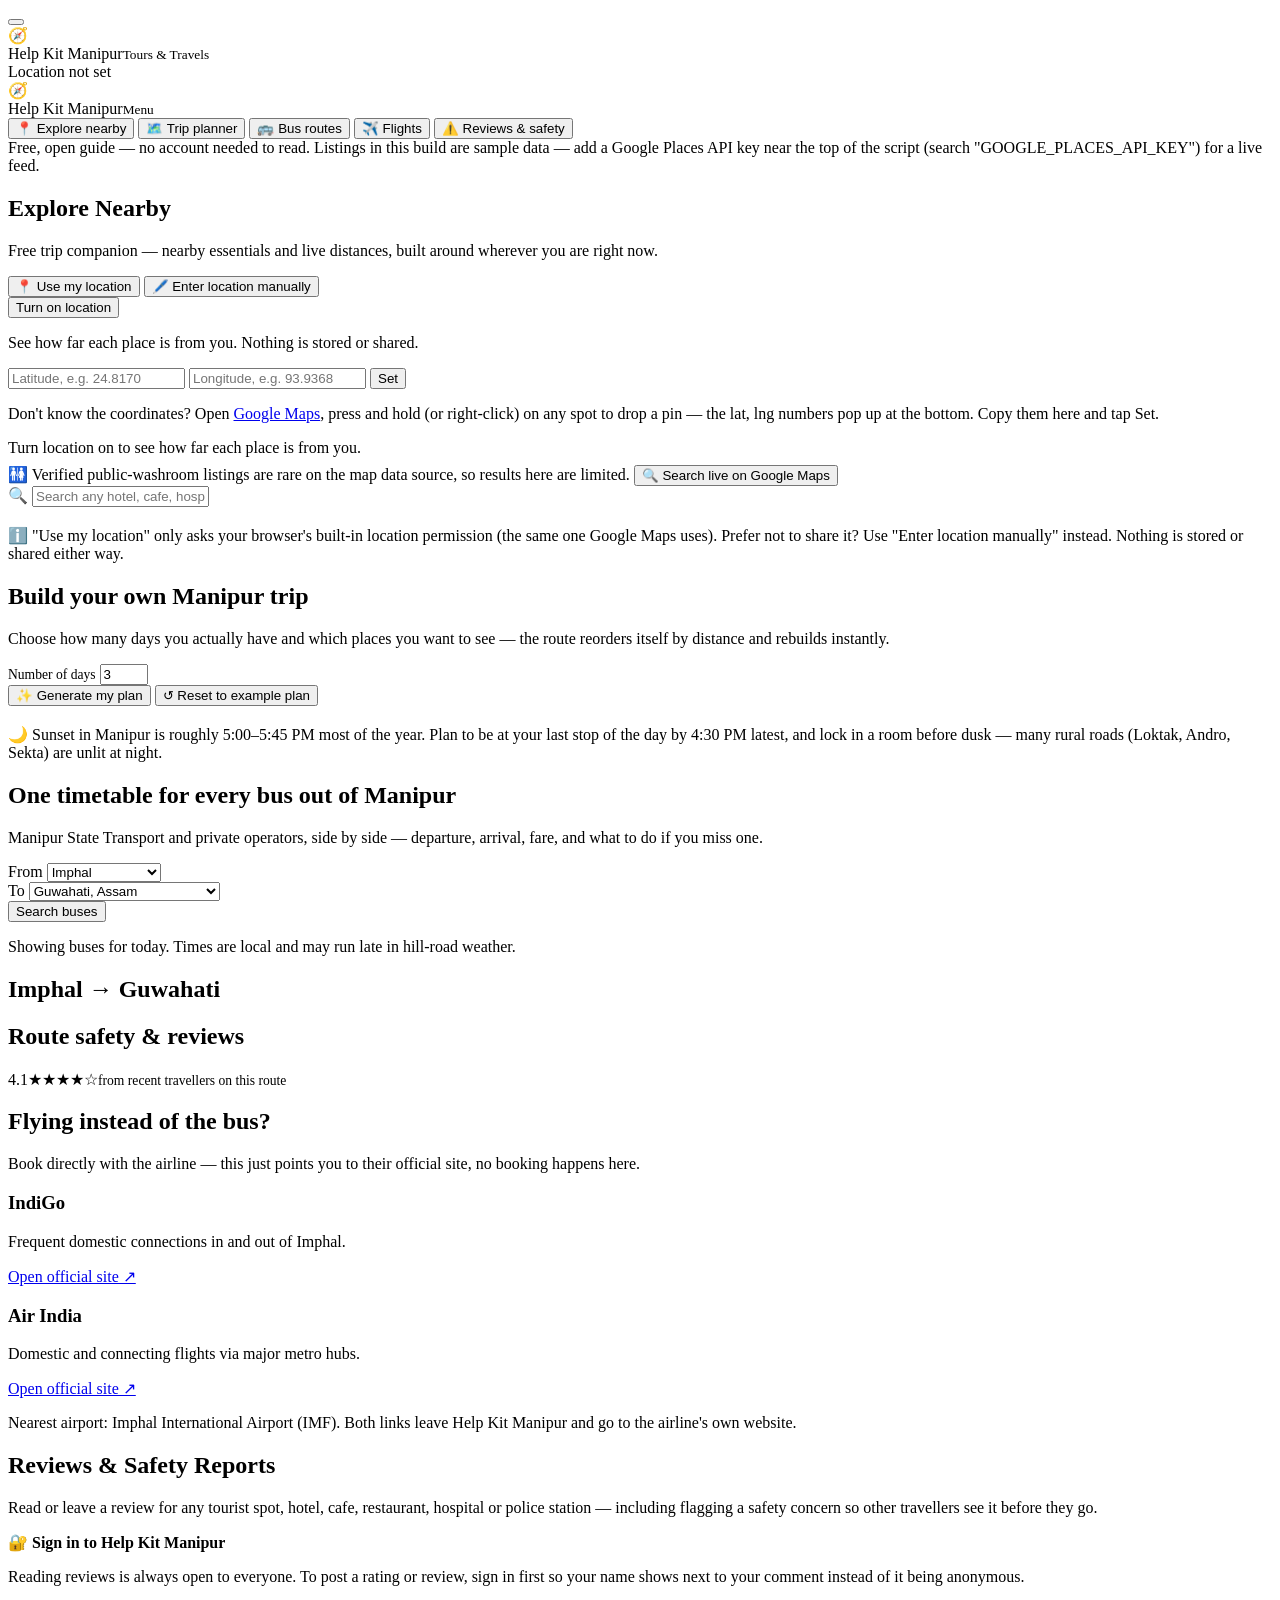
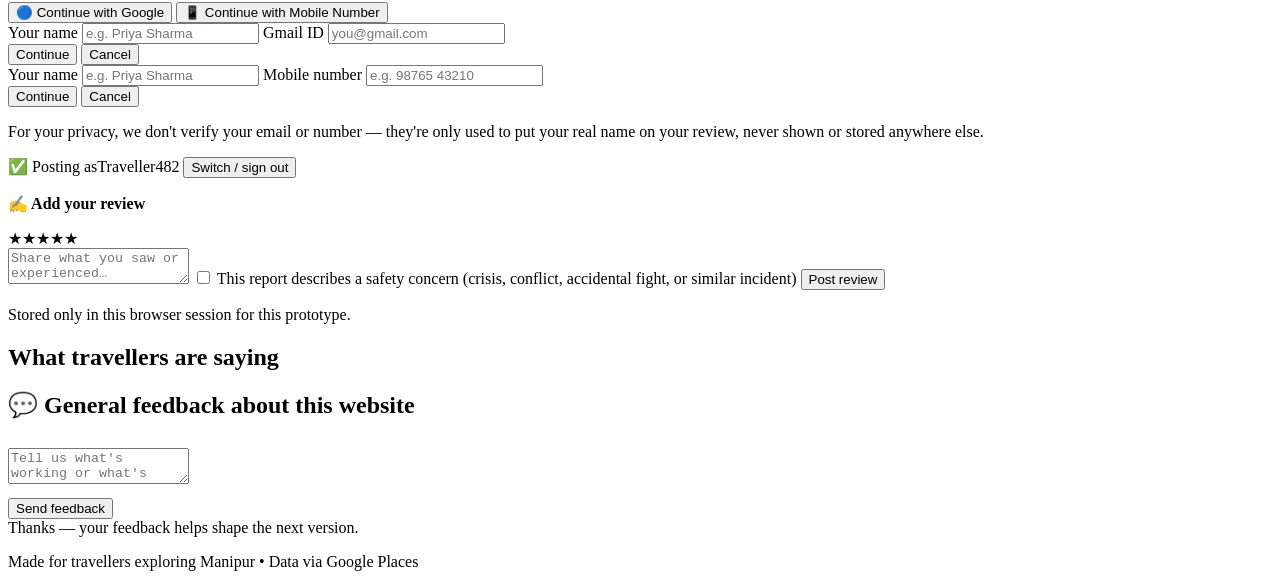
==== commit 3d2495fb: "UPDATEEEEEEEEEEEEEEEEE" ====
--- a/index.html
+++ b/index.html
@@ -28,7 +28,7 @@
     <button class="navlink" data-view="flights"><span class="ic">✈️</span> Flights</button>
     <button class="navlink" data-view="reviews"><span class="ic">⚠️</span> Reviews &amp; safety</button>
   </nav>
-  <div class="drawer-foot">Free, open guide — no account needed to read. Listings in this build are sample data — swap in js/data.js for a live feed before launch.</div>
+  <div class="drawer-foot">Free, open guide — no account needed to read. Listings in this build are sample data — add a Google Places API key near the top of the script (search "GOOGLE_PLACES_API_KEY") for a live feed.</div>
 </aside>
 
 <main>
@@ -242,7 +242,6 @@
 
 </main>
 
-<script src="js/config.js"></script>
 <script src="js/data.js"></script>
 <script src="js/app.js"></script>
 </body>
